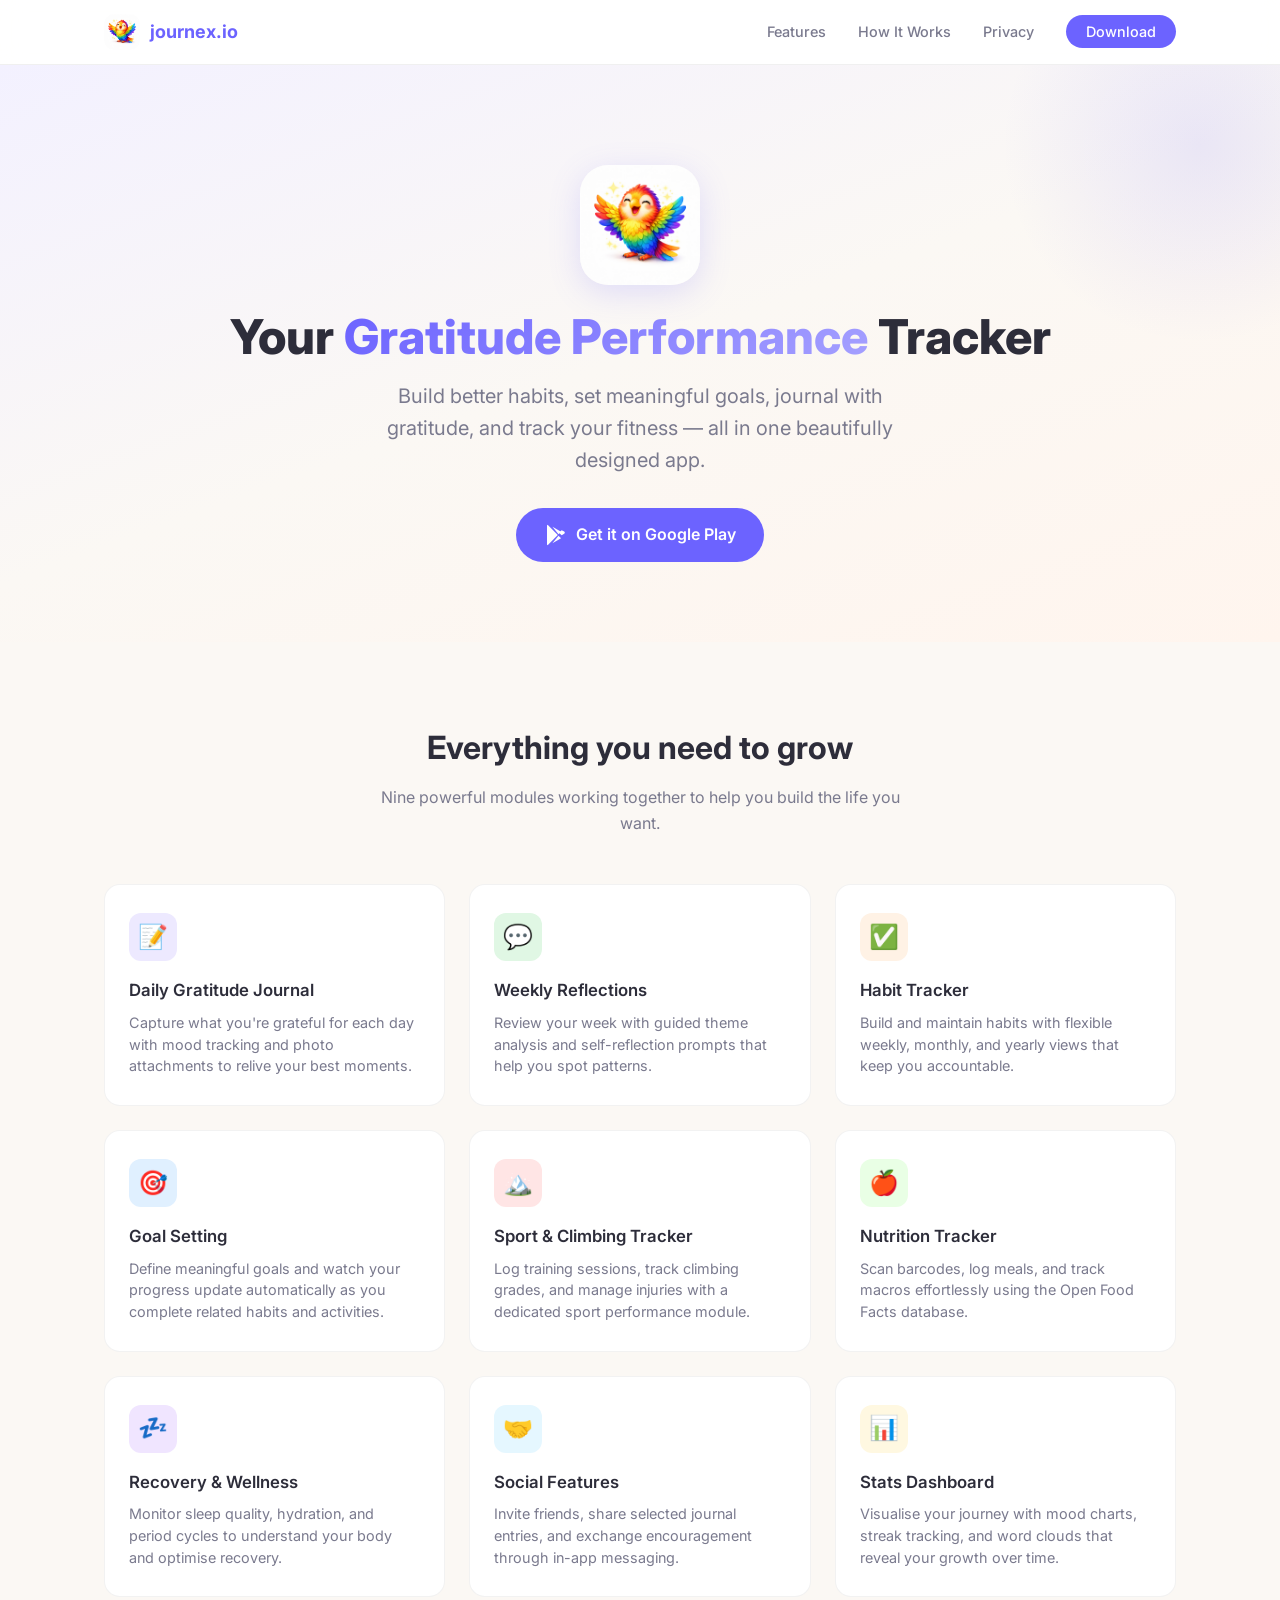
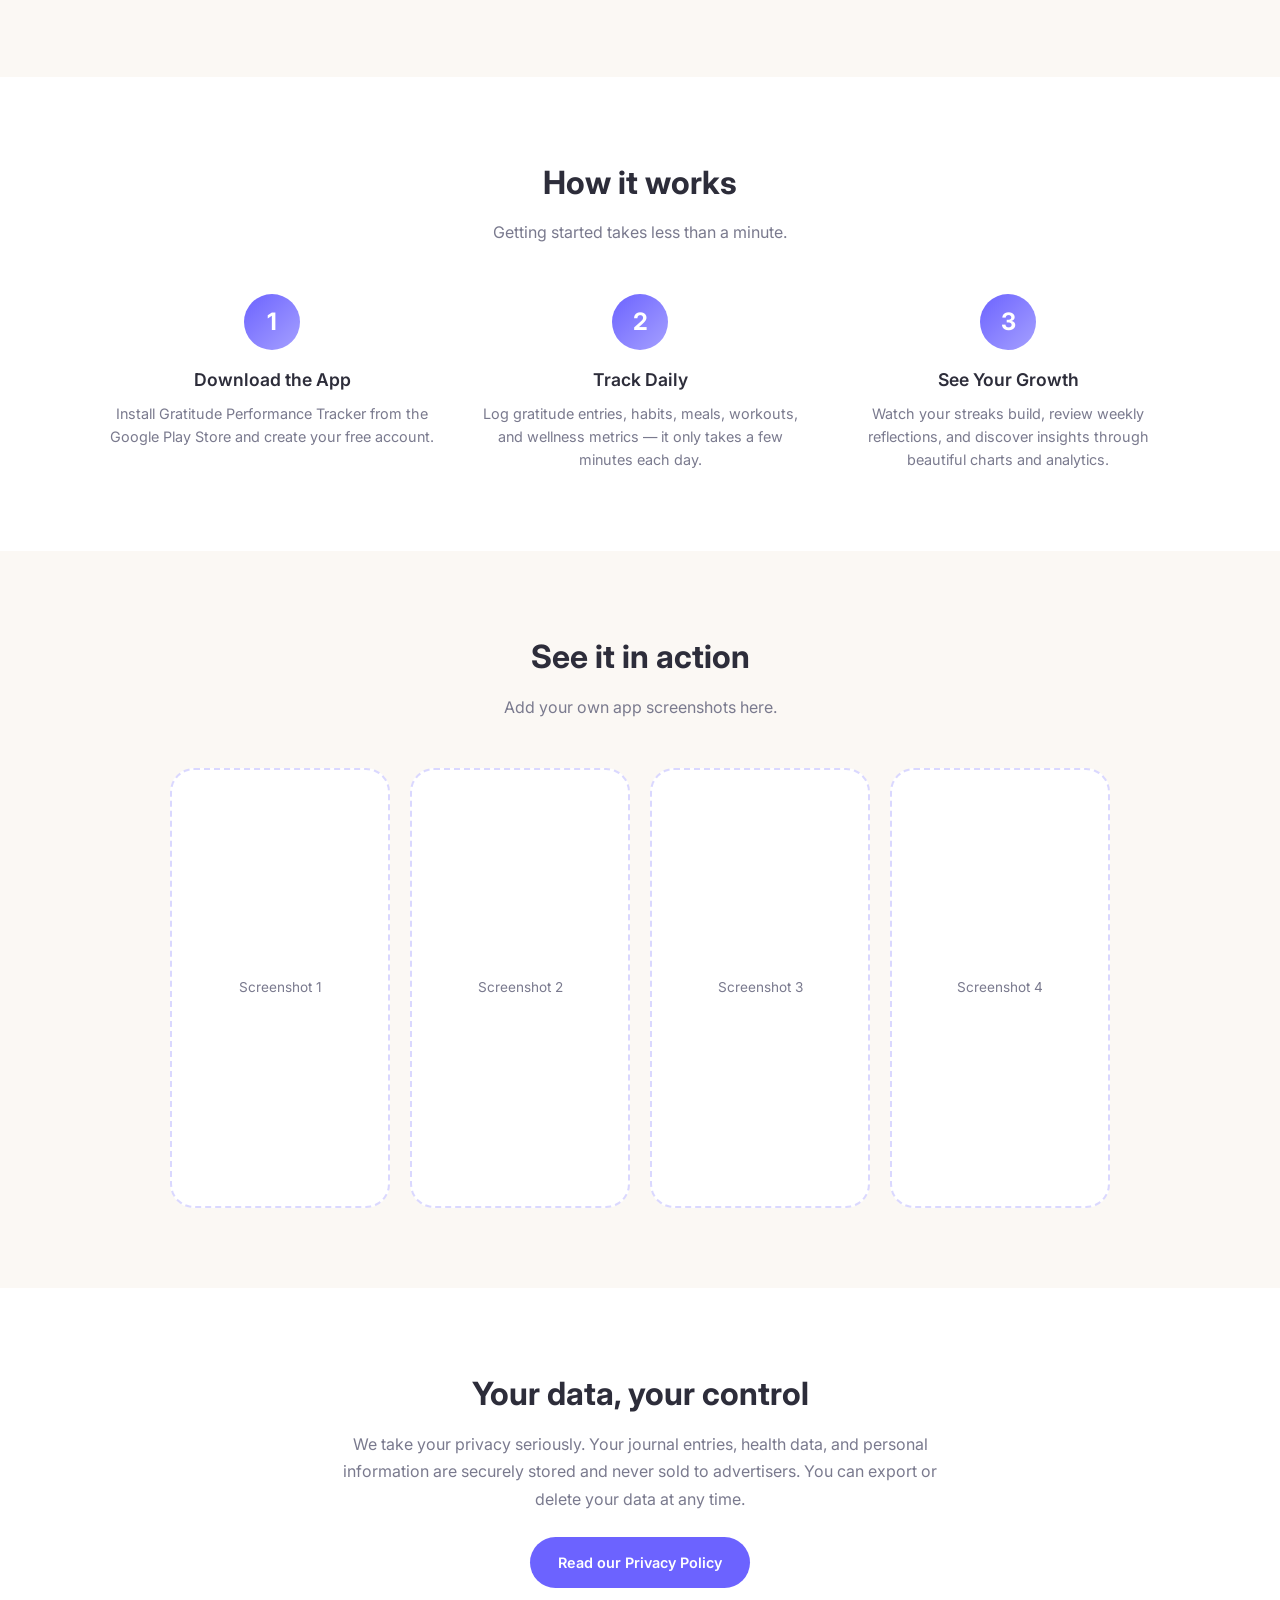
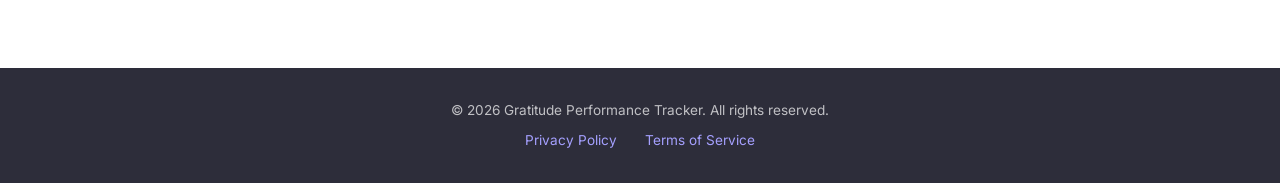
==== index.html @ fcbe6efa "Update nav brand to journex.io Co-Authored-By: Claude Opus 4.6 (1M context) <noreply@anthropic.com>" ====
<!DOCTYPE html>
<html lang="en">
<head>
  <meta charset="UTF-8">
  <meta name="viewport" content="width=device-width, initial-scale=1.0">
  <title>Gratitude Performance Tracker — Track habits, goals &amp; growth</title>
  <meta name="description" content="Build better habits, track your goals, journal with gratitude, and monitor your fitness — all in one beautiful app.">
  <link rel="preconnect" href="https://fonts.googleapis.com">
  <link rel="preconnect" href="https://fonts.gstatic.com" crossorigin>
  <link href="https://fonts.googleapis.com/css2?family=Inter:wght@400;500;600;700;800&display=swap" rel="stylesheet">
  <link rel="stylesheet" href="style.css">
</head>
<body>

<!-- ===== Nav ===== -->
<nav class="nav">
  <div class="container">
    <a href="#" class="nav-brand"><img src="logo.png" alt="Gratitude Performance Tracker logo" class="nav-logo">journex.io</a>
    <button class="nav-toggle" aria-label="Toggle menu" onclick="document.querySelector('.nav-links').classList.toggle('open')">
      <span></span><span></span><span></span>
    </button>
    <ul class="nav-links">
      <li><a href="#features">Features</a></li>
      <li><a href="#how-it-works">How It Works</a></li>
      <li><a href="#privacy">Privacy</a></li>
      <li><a href="#download" class="nav-cta">Download</a></li>
    </ul>
  </div>
</nav>

<!-- ===== Hero ===== -->
<header class="hero" id="download">
  <div class="container">
    <img src="logo.png" alt="Gratitude Performance Tracker" class="hero-logo">
    <h1>Your <span>Gratitude Performance</span> Tracker</h1>
    <p class="hero-tagline">Build better habits, set meaningful goals, journal with gratitude, and track your fitness — all in one beautifully designed app.</p>
    <div class="hero-actions">
      <a href="#" class="btn-primary" aria-label="Get it on Google Play">
        <svg width="24" height="24" viewBox="0 0 24 24" fill="none"><path d="M3.609 1.814 13.793 12 3.61 22.186a.996.996 0 0 1-.61-.92V2.734c0-.384.22-.72.609-.92Z" fill="#fff"/><path d="m14.5 12.707 2.55 2.55-8.6 4.88 6.05-7.43Z" fill="#fff"/><path d="m17.05 8.743-2.55 2.55L8.45 3.863l8.6 4.88Z" fill="#fff"/><path d="m20.16 10.78-2.47 1.4-2.84-2.48 2.84-2.48 2.47 1.4c.88.5.88 1.66 0 2.16Z" fill="#fff"/></svg>
        Get it on Google Play
      </a>
    </div>
  </div>
</header>

<!-- ===== Features ===== -->
<section id="features">
  <div class="container">
    <h2 class="section-title">Everything you need to grow</h2>
    <p class="section-subtitle">Nine powerful modules working together to help you build the life you want.</p>

    <div class="features-grid">
      <div class="feature-card">
        <div class="feature-icon icon-gratitude">&#x1F4DD;</div>
        <h3>Daily Gratitude Journal</h3>
        <p>Capture what you're grateful for each day with mood tracking and photo attachments to relive your best moments.</p>
      </div>

      <div class="feature-card">
        <div class="feature-icon icon-reflect">&#x1F4AC;</div>
        <h3>Weekly Reflections</h3>
        <p>Review your week with guided theme analysis and self-reflection prompts that help you spot patterns.</p>
      </div>

      <div class="feature-card">
        <div class="feature-icon icon-habit">&#x2705;</div>
        <h3>Habit Tracker</h3>
        <p>Build and maintain habits with flexible weekly, monthly, and yearly views that keep you accountable.</p>
      </div>

      <div class="feature-card">
        <div class="feature-icon icon-goal">&#x1F3AF;</div>
        <h3>Goal Setting</h3>
        <p>Define meaningful goals and watch your progress update automatically as you complete related habits and activities.</p>
      </div>

      <div class="feature-card">
        <div class="feature-icon icon-sport">&#x1F3D4;&#xFE0F;</div>
        <h3>Sport &amp; Climbing Tracker</h3>
        <p>Log training sessions, track climbing grades, and manage injuries with a dedicated sport performance module.</p>
      </div>

      <div class="feature-card">
        <div class="feature-icon icon-nutrition">&#x1F34E;</div>
        <h3>Nutrition Tracker</h3>
        <p>Scan barcodes, log meals, and track macros effortlessly using the Open Food Facts database.</p>
      </div>

      <div class="feature-card">
        <div class="feature-icon icon-recovery">&#x1F4A4;</div>
        <h3>Recovery &amp; Wellness</h3>
        <p>Monitor sleep quality, hydration, and period cycles to understand your body and optimise recovery.</p>
      </div>

      <div class="feature-card">
        <div class="feature-icon icon-social">&#x1F91D;</div>
        <h3>Social Features</h3>
        <p>Invite friends, share selected journal entries, and exchange encouragement through in-app messaging.</p>
      </div>

      <div class="feature-card">
        <div class="feature-icon icon-stats">&#x1F4CA;</div>
        <h3>Stats Dashboard</h3>
        <p>Visualise your journey with mood charts, streak tracking, and word clouds that reveal your growth over time.</p>
      </div>
    </div>
  </div>
</section>

<!-- ===== How It Works ===== -->
<section id="how-it-works" style="background:#fff;">
  <div class="container">
    <h2 class="section-title">How it works</h2>
    <p class="section-subtitle">Getting started takes less than a minute.</p>

    <div class="steps">
      <div class="step">
        <div class="step-number">1</div>
        <h3>Download the App</h3>
        <p>Install Gratitude Performance Tracker from the Google Play Store and create your free account.</p>
      </div>
      <div class="step">
        <div class="step-number">2</div>
        <h3>Track Daily</h3>
        <p>Log gratitude entries, habits, meals, workouts, and wellness metrics — it only takes a few minutes each day.</p>
      </div>
      <div class="step">
        <div class="step-number">3</div>
        <h3>See Your Growth</h3>
        <p>Watch your streaks build, review weekly reflections, and discover insights through beautiful charts and analytics.</p>
      </div>
    </div>
  </div>
</section>

<!-- ===== Screenshots ===== -->
<section id="screenshots">
  <div class="container">
    <h2 class="section-title">See it in action</h2>
    <p class="section-subtitle">Add your own app screenshots here.</p>

    <div class="screenshots-row">
      <div class="screenshot-slot">Screenshot 1</div>
      <div class="screenshot-slot">Screenshot 2</div>
      <div class="screenshot-slot">Screenshot 3</div>
      <div class="screenshot-slot">Screenshot 4</div>
    </div>
  </div>
</section>

<!-- ===== Privacy Summary ===== -->
<section id="privacy" style="background:#fff;">
  <div class="container">
    <div class="privacy-summary">
      <h2 class="section-title">Your data, your control</h2>
      <p>We take your privacy seriously. Your journal entries, health data, and personal information are securely stored and never sold to advertisers. You can export or delete your data at any time.</p>
      <a href="privacy-policy.html" class="btn-primary">Read our Privacy Policy</a>
    </div>
  </div>
</section>

<!-- ===== Footer ===== -->
<footer class="footer">
  <div class="container">
    <p>&copy; 2026 Gratitude Performance Tracker. All rights reserved.</p>
    <div class="footer-links">
      <a href="privacy-policy.html">Privacy Policy</a>
      <a href="terms-of-service.html">Terms of Service</a>
    </div>
  </div>
</footer>

</body>
</html>
---- style.css ----
/* ===== Design Tokens ===== */
:root {
  --primary: #6C63FF;
  --primary-light: #A5A0FF;
  --primary-dark: #4A42D4;
  --bg: #FBF8F4;
  --surface: #FFFFFF;
  --text: #2D2D3A;
  --text-secondary: #7A7A8E;
  --success: #6BCB77;
  --streak: #FF8C42;
  --radius-card: 16px;
  --radius-pill: 9999px;
  --font: 'Inter', -apple-system, BlinkMacSystemFont, 'Segoe UI', Roboto, Oxygen, Ubuntu, sans-serif;
}

/* ===== Reset & Base ===== */
*, *::before, *::after { box-sizing: border-box; margin: 0; padding: 0; }

html { scroll-behavior: smooth; }

body {
  font-family: var(--font);
  color: var(--text);
  background: var(--bg);
  line-height: 1.6;
  -webkit-font-smoothing: antialiased;
}

a { color: inherit; text-decoration: none; }
img { max-width: 100%; display: block; }

.container {
  max-width: 1120px;
  margin: 0 auto;
  padding: 0 24px;
}

/* ===== Nav ===== */
.nav {
  position: sticky;
  top: 0;
  z-index: 100;
  background: rgba(255, 255, 255, 0.92);
  backdrop-filter: blur(12px);
  border-bottom: 1px solid rgba(0, 0, 0, 0.06);
}

.nav .container {
  display: flex;
  align-items: center;
  justify-content: space-between;
  height: 64px;
}

.nav-brand {
  display: flex;
  align-items: center;
  gap: 10px;
  font-weight: 700;
  font-size: 1.125rem;
  color: var(--primary);
}

.nav-logo {
  width: 36px;
  height: 36px;
  border-radius: 10px;
}

.nav-links {
  display: flex;
  align-items: center;
  gap: 32px;
  list-style: none;
}

.nav-links a {
  font-size: 0.9rem;
  font-weight: 500;
  color: var(--text-secondary);
  transition: color 0.2s;
}

.nav-links a:hover { color: var(--primary); }

.nav-cta {
  background: var(--primary);
  color: #fff !important;
  padding: 8px 20px;
  border-radius: var(--radius-pill);
  font-weight: 600;
  font-size: 0.9rem;
  transition: background 0.2s;
}

.nav-cta:hover { background: var(--primary-dark); }

.nav-toggle {
  display: none;
  background: none;
  border: none;
  cursor: pointer;
  padding: 4px;
}

.nav-toggle span {
  display: block;
  width: 24px;
  height: 2px;
  background: var(--text);
  margin: 6px 0;
  border-radius: 2px;
  transition: transform 0.3s, opacity 0.3s;
}

/* ===== Hero ===== */
.hero {
  position: relative;
  overflow: hidden;
  padding: 100px 0 80px;
  text-align: center;
  background: linear-gradient(160deg, #f3f1ff 0%, var(--bg) 50%, #fff5ee 100%);
}

.hero::before {
  content: '';
  position: absolute;
  top: -120px;
  right: -120px;
  width: 400px;
  height: 400px;
  border-radius: 50%;
  background: radial-gradient(circle, rgba(108, 99, 255, 0.12) 0%, transparent 70%);
  pointer-events: none;
}

.hero-logo {
  width: 120px;
  height: 120px;
  border-radius: 28px;
  margin: 0 auto 24px;
  box-shadow: 0 8px 32px rgba(108, 99, 255, 0.18);
}

.hero h1 {
  font-size: 3rem;
  font-weight: 800;
  line-height: 1.15;
  margin-bottom: 16px;
  color: var(--text);
}

.hero h1 span {
  background: linear-gradient(135deg, var(--primary), var(--primary-light));
  -webkit-background-clip: text;
  -webkit-text-fill-color: transparent;
  background-clip: text;
}

.hero-tagline {
  font-size: 1.25rem;
  color: var(--text-secondary);
  max-width: 560px;
  margin: 0 auto 32px;
}

.hero-actions {
  display: flex;
  justify-content: center;
  gap: 16px;
  flex-wrap: wrap;
}

.btn-primary {
  display: inline-flex;
  align-items: center;
  gap: 8px;
  background: var(--primary);
  color: #fff;
  padding: 14px 28px;
  border-radius: var(--radius-pill);
  font-weight: 600;
  font-size: 1rem;
  transition: background 0.2s, transform 0.15s;
  border: none;
  cursor: pointer;
}

.btn-primary:hover { background: var(--primary-dark); transform: translateY(-1px); }

.google-play-badge { height: 52px; }

/* ===== Section Shared ===== */
section { padding: 80px 0; }

.section-title {
  text-align: center;
  font-size: 2rem;
  font-weight: 700;
  margin-bottom: 12px;
}

.section-subtitle {
  text-align: center;
  color: var(--text-secondary);
  max-width: 520px;
  margin: 0 auto 48px;
}

/* ===== Features Grid ===== */
.features-grid {
  display: grid;
  grid-template-columns: repeat(3, 1fr);
  gap: 24px;
}

.feature-card {
  background: var(--surface);
  border-radius: var(--radius-card);
  padding: 28px 24px;
  border: 1px solid rgba(0, 0, 0, 0.05);
  transition: transform 0.2s, box-shadow 0.2s;
}

.feature-card:hover {
  transform: translateY(-4px);
  box-shadow: 0 12px 32px rgba(108, 99, 255, 0.1);
}

.feature-icon {
  width: 48px;
  height: 48px;
  border-radius: 12px;
  display: flex;
  align-items: center;
  justify-content: center;
  font-size: 1.5rem;
  margin-bottom: 16px;
}

.feature-card h3 {
  font-size: 1.05rem;
  font-weight: 600;
  margin-bottom: 8px;
}

.feature-card p {
  font-size: 0.9rem;
  color: var(--text-secondary);
  line-height: 1.5;
}

/* Feature icon colours */
.icon-gratitude  { background: #ede9ff; color: var(--primary); }
.icon-reflect    { background: #e0f7e4; color: var(--success); }
.icon-habit      { background: #fff2e5; color: var(--streak); }
.icon-goal       { background: #e0f0ff; color: #4a90d9; }
.icon-sport      { background: #ffe5e5; color: #e05555; }
.icon-nutrition  { background: #e9ffe5; color: #4caf50; }
.icon-recovery   { background: #f0e5ff; color: #9b59b6; }
.icon-social     { background: #e5f7ff; color: #00bcd4; }
.icon-stats      { background: #fff8e1; color: #ff9800; }

/* ===== How It Works ===== */
.steps {
  display: grid;
  grid-template-columns: repeat(3, 1fr);
  gap: 32px;
  text-align: center;
}

.step-number {
  width: 56px;
  height: 56px;
  border-radius: 50%;
  background: linear-gradient(135deg, var(--primary), var(--primary-light));
  color: #fff;
  font-size: 1.5rem;
  font-weight: 700;
  display: flex;
  align-items: center;
  justify-content: center;
  margin: 0 auto 16px;
}

.step h3 {
  font-size: 1.1rem;
  font-weight: 600;
  margin-bottom: 8px;
}

.step p {
  font-size: 0.9rem;
  color: var(--text-secondary);
}

/* ===== Screenshots ===== */
.screenshots-row {
  display: flex;
  gap: 20px;
  justify-content: center;
  flex-wrap: wrap;
}

.screenshot-slot {
  width: 220px;
  height: 440px;
  background: var(--surface);
  border: 2px dashed rgba(108, 99, 255, 0.25);
  border-radius: 24px;
  display: flex;
  align-items: center;
  justify-content: center;
  color: var(--text-secondary);
  font-size: 0.85rem;
}

/* ===== Privacy Summary ===== */
.privacy-summary {
  text-align: center;
  max-width: 640px;
  margin: 0 auto;
}

.privacy-summary p {
  color: var(--text-secondary);
  margin-bottom: 24px;
  line-height: 1.7;
}

.privacy-summary .btn-primary { font-size: 0.9rem; }

/* ===== Footer ===== */
.footer {
  background: var(--text);
  color: rgba(255, 255, 255, 0.7);
  padding: 32px 0;
  text-align: center;
  font-size: 0.85rem;
}

.footer a { color: var(--primary-light); }
.footer a:hover { text-decoration: underline; }
.footer-links { margin-top: 8px; }
.footer-links a { margin: 0 12px; }

/* ===== Privacy Policy Page ===== */
.policy-page { padding: 100px 0 60px; }

.policy-page h1 {
  font-size: 2rem;
  font-weight: 700;
  margin-bottom: 8px;
}

.policy-date {
  color: var(--text-secondary);
  font-size: 0.9rem;
  margin-bottom: 36px;
}

.policy-page h2 {
  font-size: 1.25rem;
  font-weight: 600;
  margin: 32px 0 12px;
  color: var(--primary-dark);
}

.policy-page p,
.policy-page li {
  color: var(--text-secondary);
  line-height: 1.7;
  margin-bottom: 12px;
}

.policy-page ul {
  padding-left: 24px;
  margin-bottom: 12px;
}

.policy-back {
  display: inline-flex;
  align-items: center;
  gap: 6px;
  color: var(--primary);
  font-weight: 500;
  margin-bottom: 32px;
}

.policy-back:hover { text-decoration: underline; }

/* ===== Responsive ===== */
@media (max-width: 900px) {
  .features-grid { grid-template-columns: repeat(2, 1fr); }
}

@media (max-width: 680px) {
  .nav-links {
    display: none;
    flex-direction: column;
    position: absolute;
    top: 64px;
    left: 0;
    right: 0;
    background: var(--surface);
    padding: 24px;
    gap: 20px;
    border-bottom: 1px solid rgba(0,0,0,0.06);
    box-shadow: 0 8px 24px rgba(0,0,0,0.08);
  }

  .nav-links.open { display: flex; }

  .nav-toggle { display: block; }

  .hero h1 { font-size: 2rem; }
  .hero-tagline { font-size: 1.05rem; }

  .features-grid { grid-template-columns: 1fr; }
  .steps { grid-template-columns: 1fr; gap: 40px; }

  .screenshot-slot { width: 180px; height: 360px; }
}
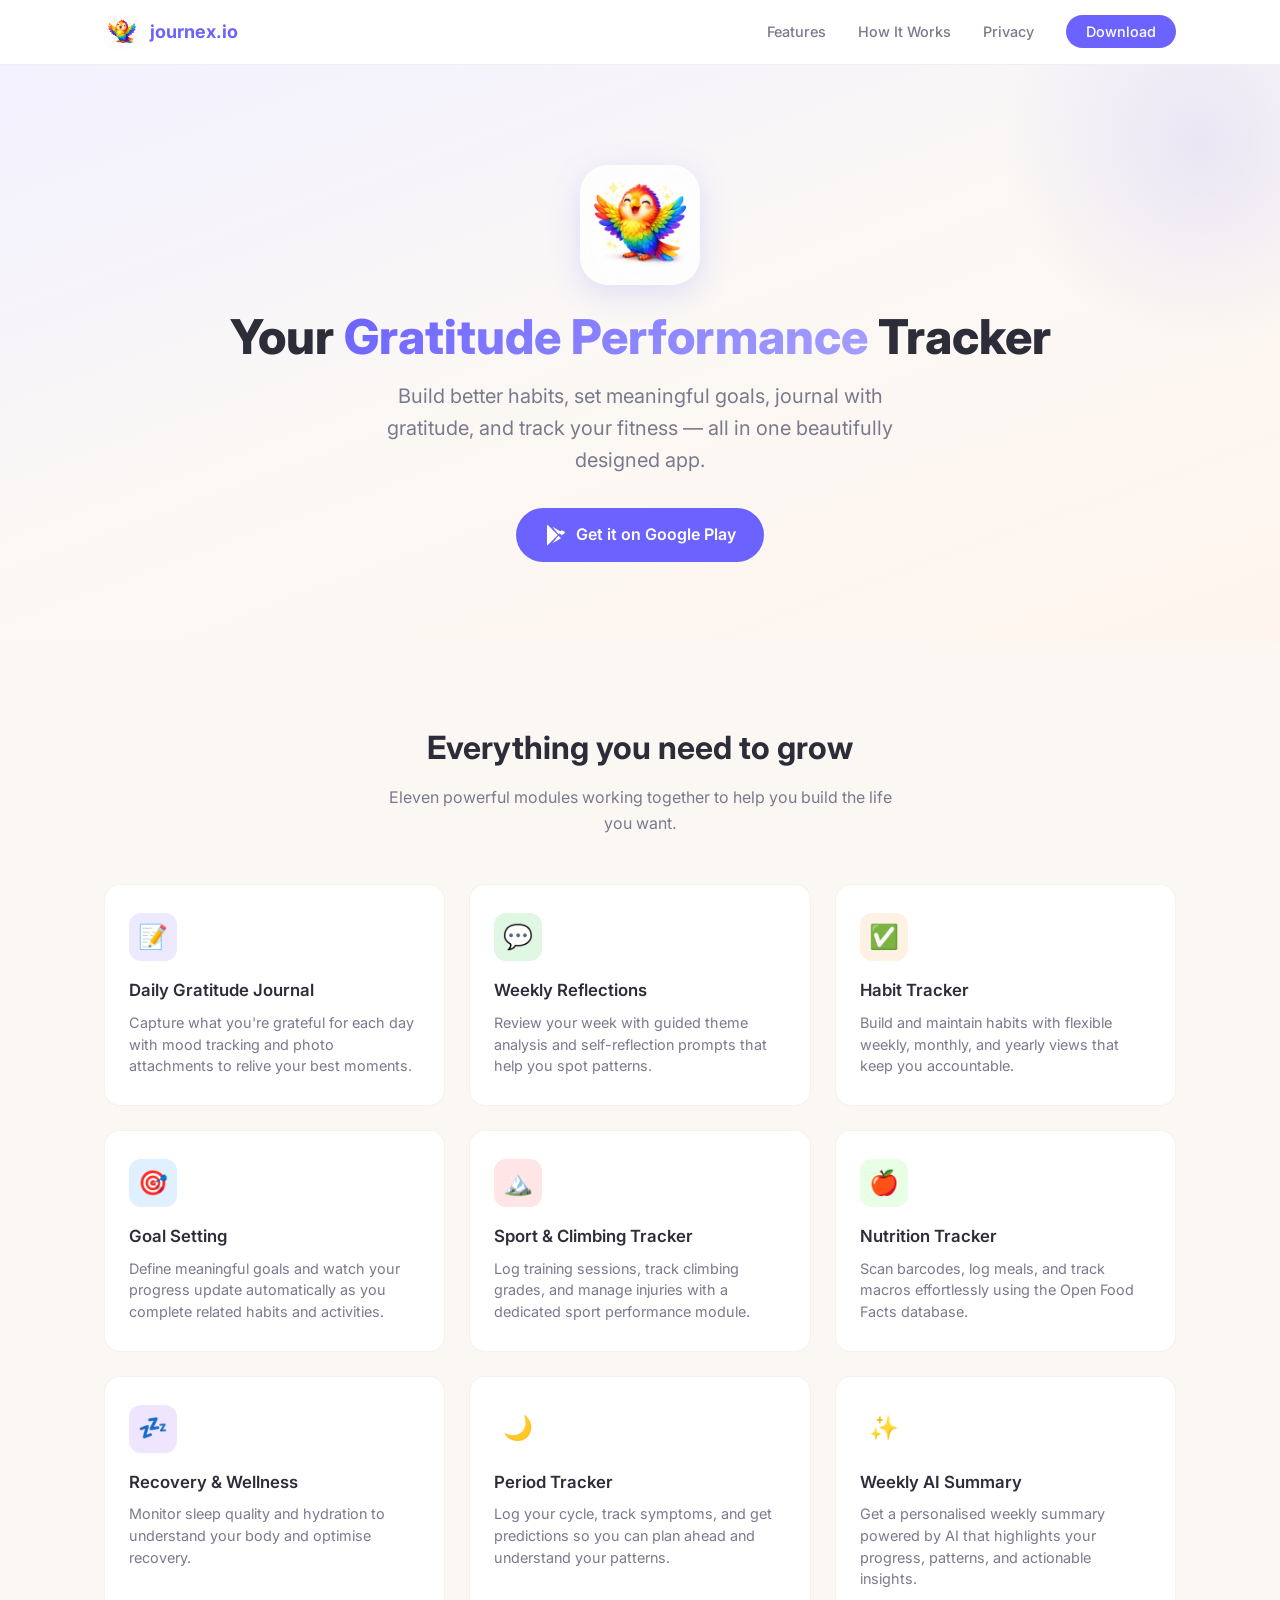
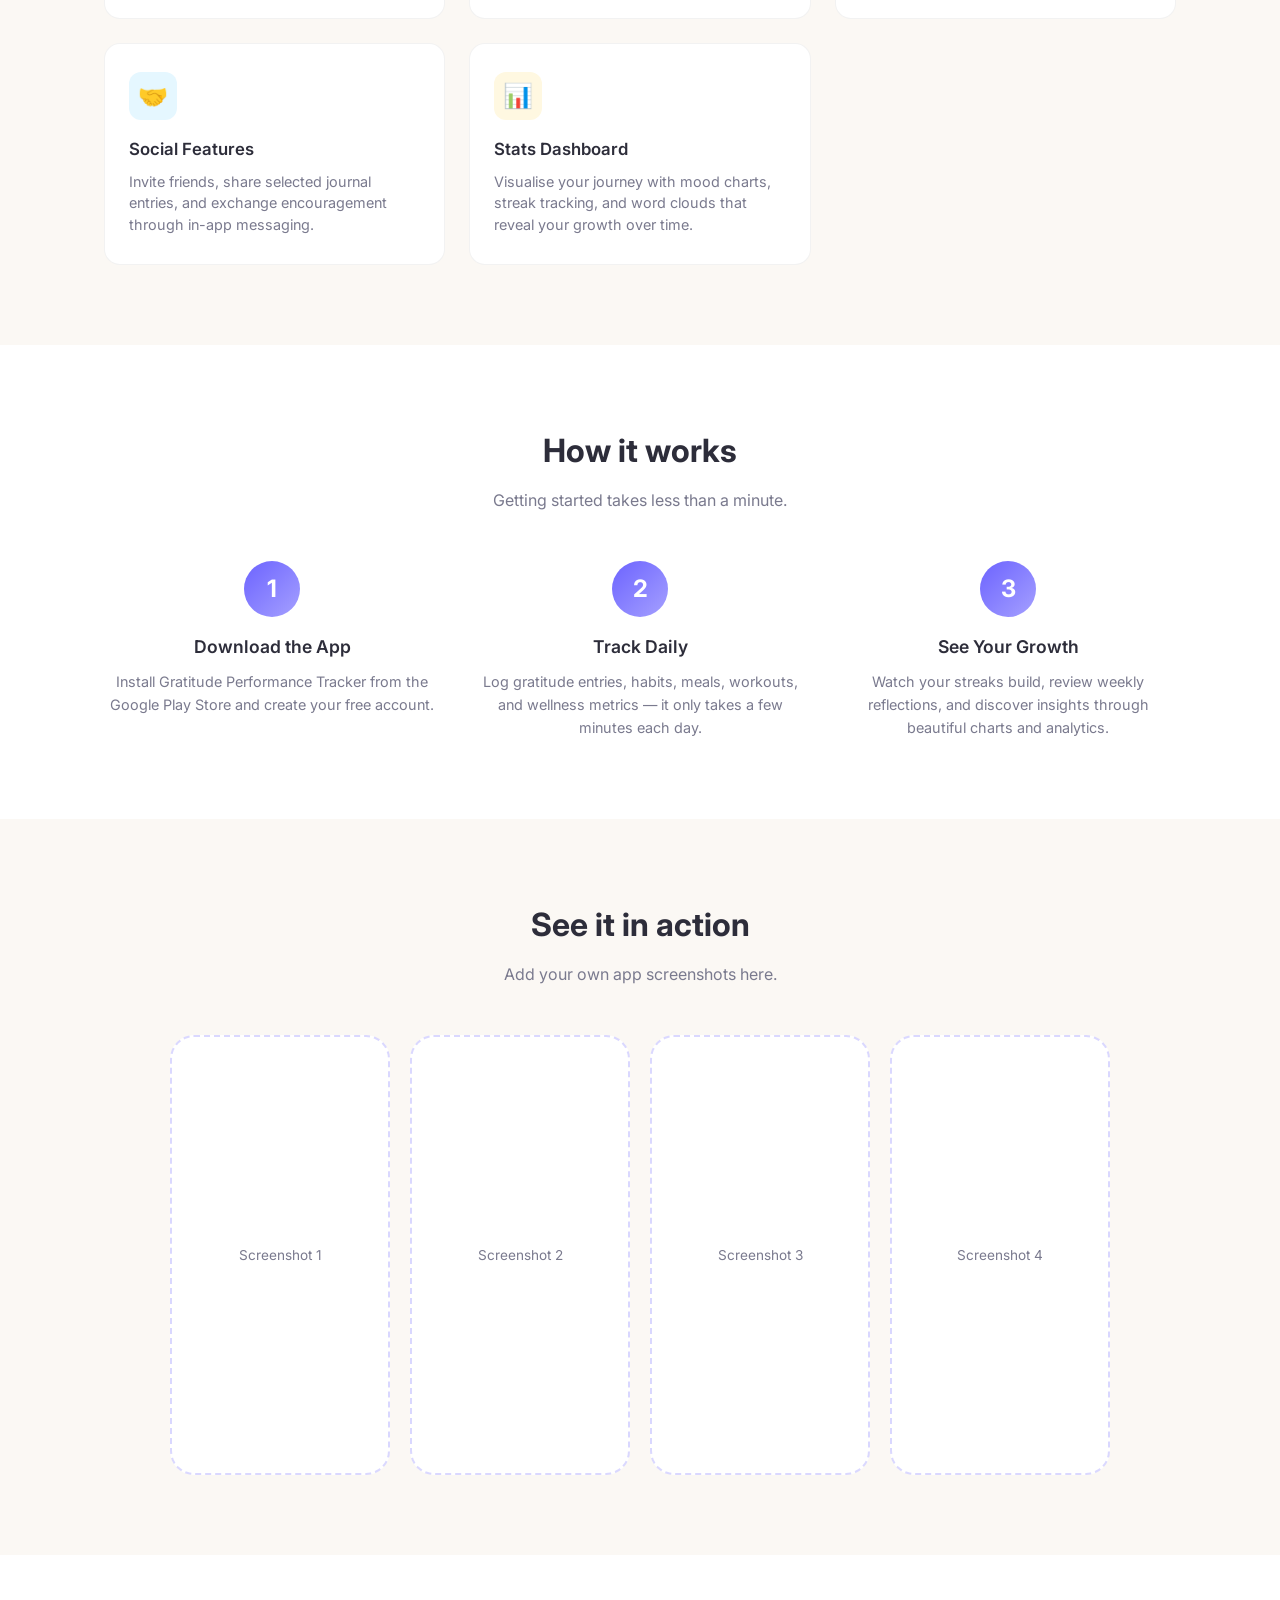
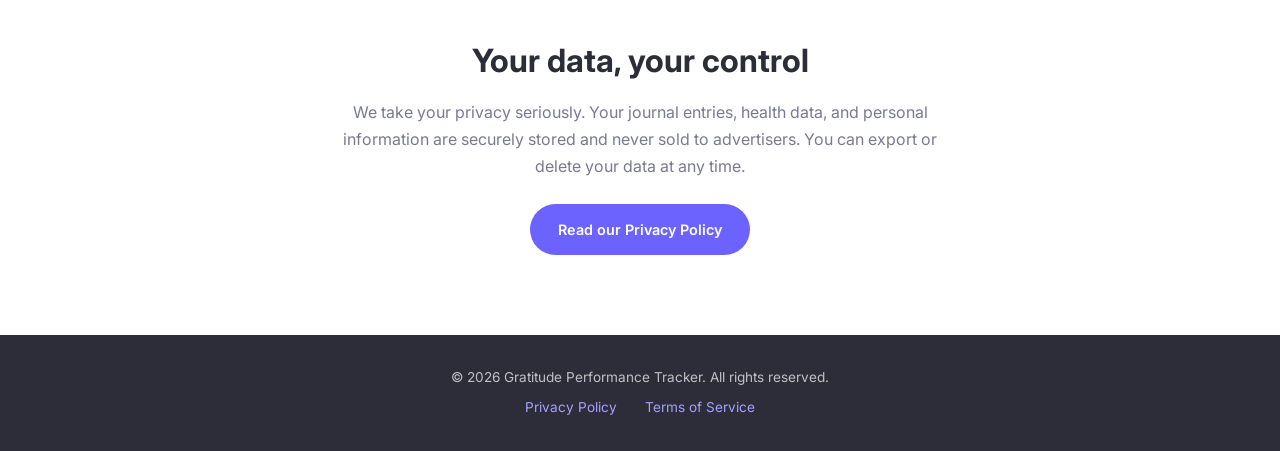
==== commit 52dbaf7a: "Add Period Tracker and Weekly AI Summary features, update module count Co-Authored-By: Claude Opus 4" ====
--- a/index.html
+++ b/index.html
@@ -47,7 +47,7 @@
 <section id="features">
   <div class="container">
     <h2 class="section-title">Everything you need to grow</h2>
-    <p class="section-subtitle">Nine powerful modules working together to help you build the life you want.</p>
+    <p class="section-subtitle">Eleven powerful modules working together to help you build the life you want.</p>
 
     <div class="features-grid">
       <div class="feature-card">
@@ -89,7 +89,19 @@
       <div class="feature-card">
         <div class="feature-icon icon-recovery">&#x1F4A4;</div>
         <h3>Recovery &amp; Wellness</h3>
-        <p>Monitor sleep quality, hydration, and period cycles to understand your body and optimise recovery.</p>
+        <p>Monitor sleep quality and hydration to understand your body and optimise recovery.</p>
+      </div>
+
+      <div class="feature-card">
+        <div class="feature-icon icon-period">&#x1F319;</div>
+        <h3>Period Tracker</h3>
+        <p>Log your cycle, track symptoms, and get predictions so you can plan ahead and understand your patterns.</p>
+      </div>
+
+      <div class="feature-card">
+        <div class="feature-icon icon-ai">&#x2728;</div>
+        <h3>Weekly AI Summary</h3>
+        <p>Get a personalised weekly summary powered by AI that highlights your progress, patterns, and actionable insights.</p>
       </div>
 
       <div class="feature-card">
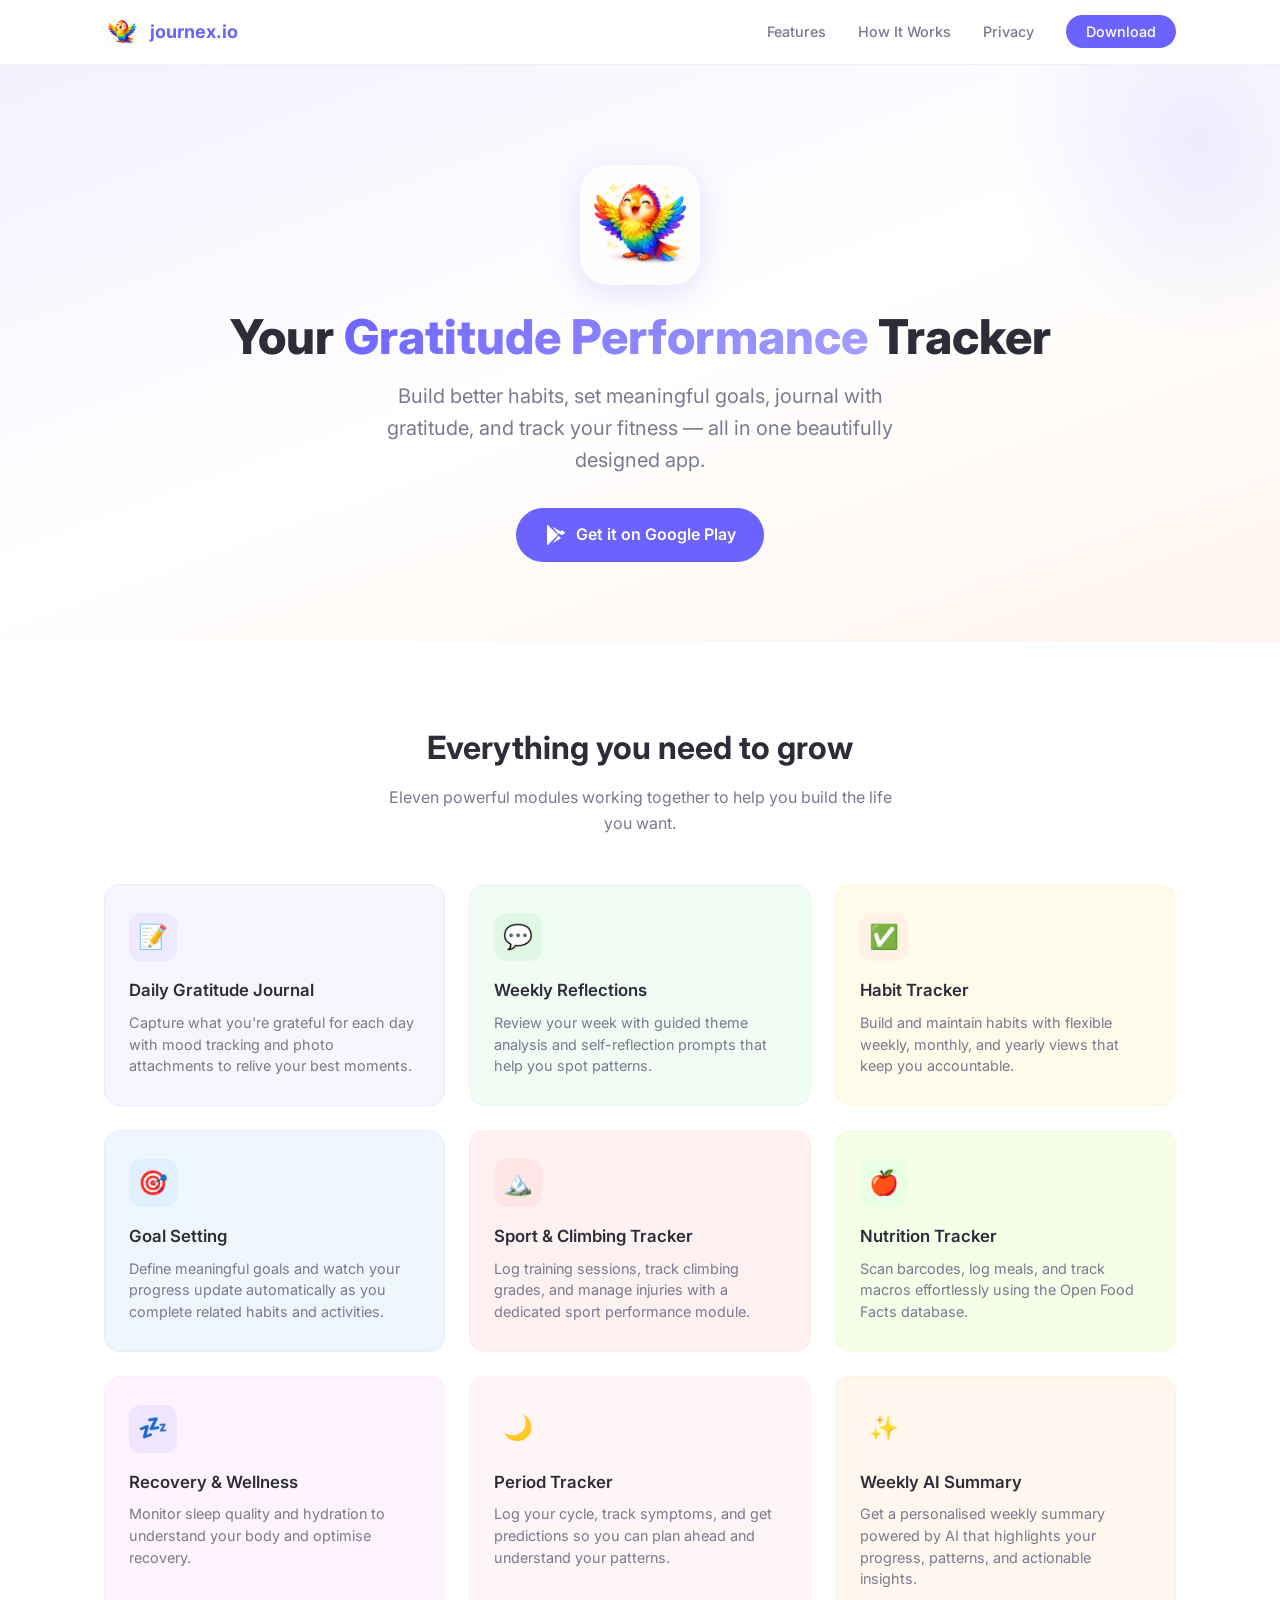
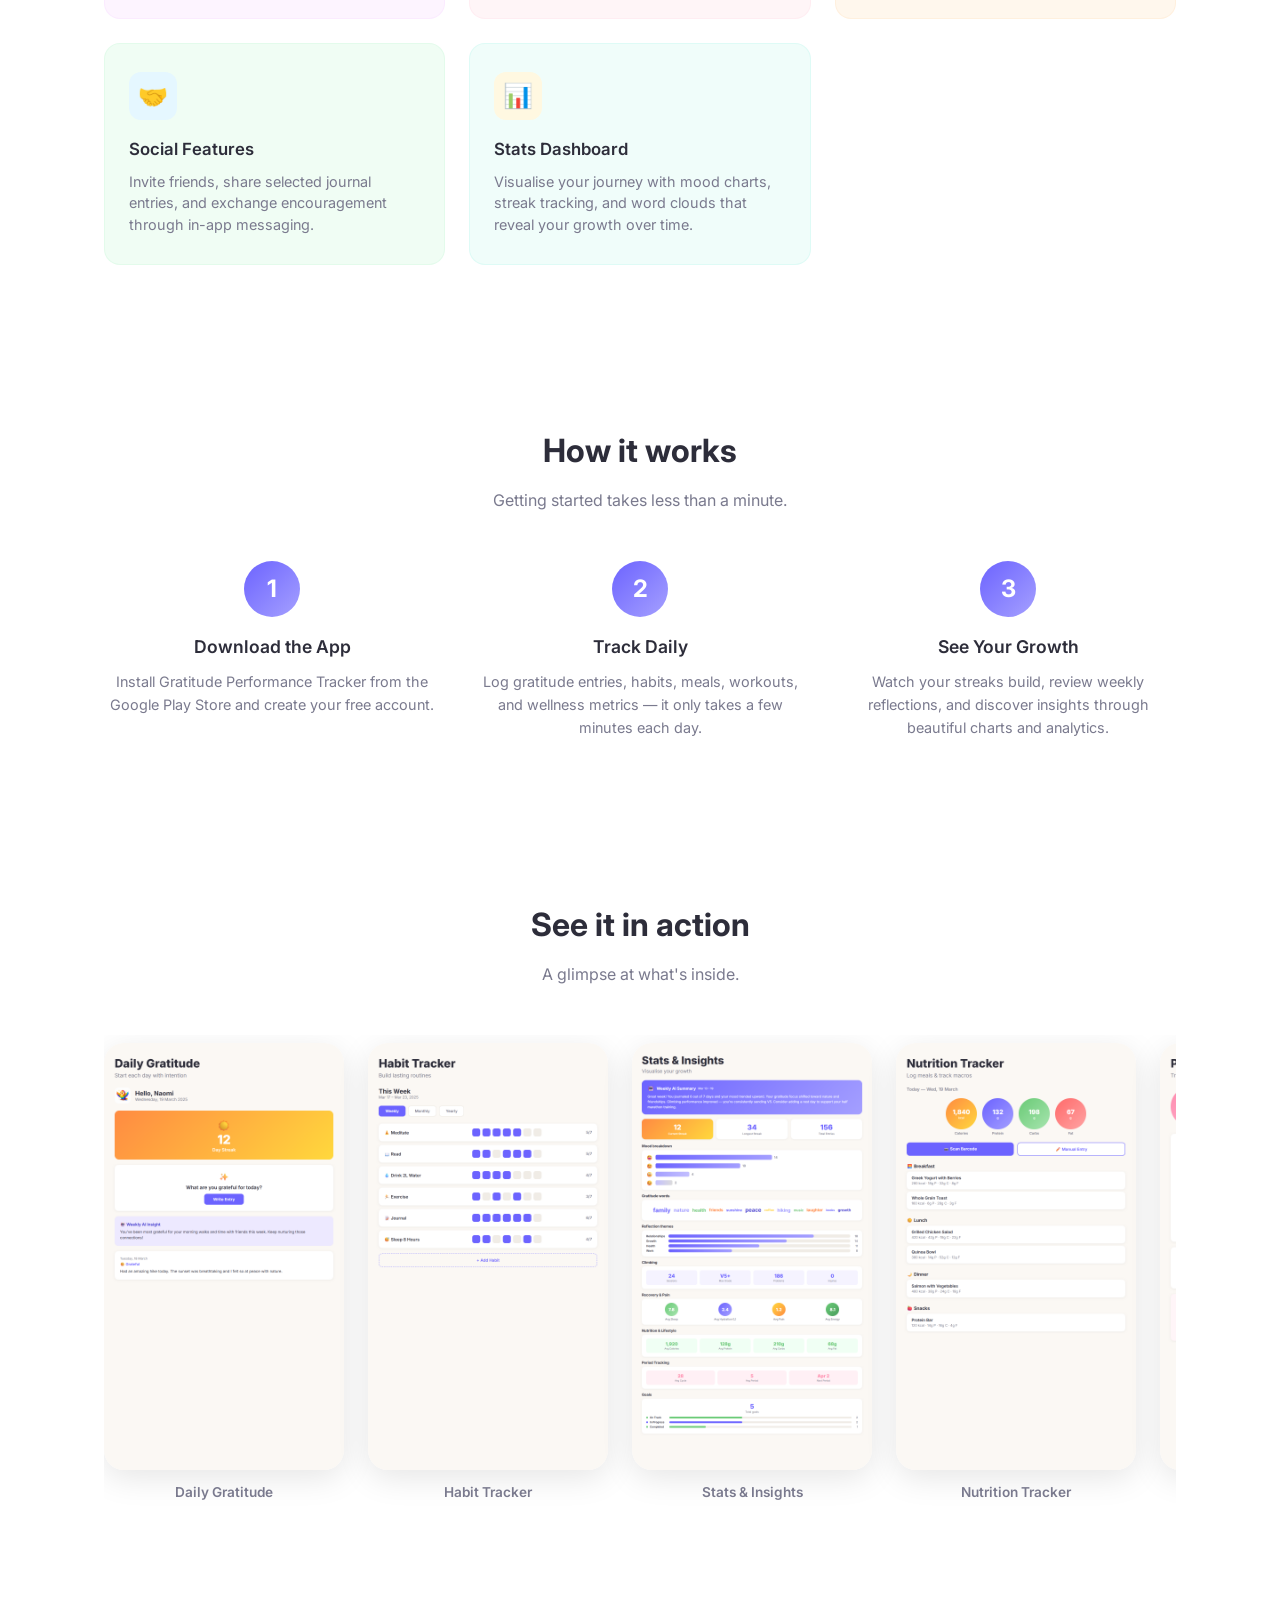
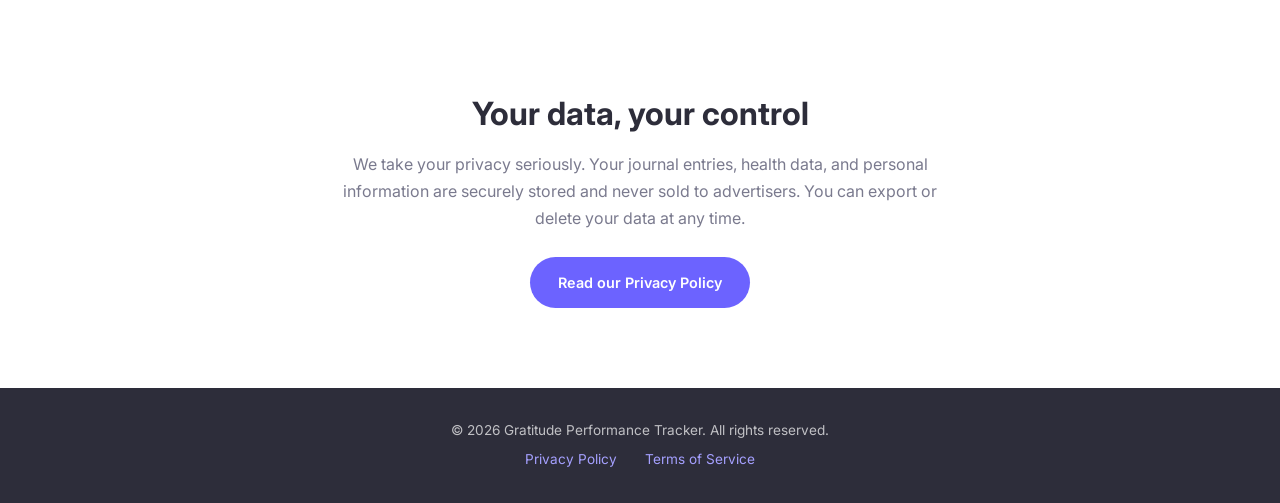
==== commit e63c228d: "Add app screenshots to website Replace placeholder screenshot slots with 6 actual app screenshots (h" ====
--- a/index.html
+++ b/index.html
@@ -149,13 +149,33 @@
 <section id="screenshots">
   <div class="container">
     <h2 class="section-title">See it in action</h2>
-    <p class="section-subtitle">Add your own app screenshots here.</p>
+    <p class="section-subtitle">A glimpse at what's inside.</p>
 
     <div class="screenshots-row">
-      <div class="screenshot-slot">Screenshot 1</div>
-      <div class="screenshot-slot">Screenshot 2</div>
-      <div class="screenshot-slot">Screenshot 3</div>
-      <div class="screenshot-slot">Screenshot 4</div>
+      <div class="screenshot-item">
+        <img src="screenshot-1-home.png" alt="Daily Gratitude home screen with streak tracking and AI insights" loading="lazy">
+        <span class="screenshot-label">Daily Gratitude</span>
+      </div>
+      <div class="screenshot-item">
+        <img src="screenshot-2-habits.png" alt="Habit tracker with weekly progress view" loading="lazy">
+        <span class="screenshot-label">Habit Tracker</span>
+      </div>
+      <div class="screenshot-item">
+        <img src="screenshot-4-stats.png" alt="Stats and insights dashboard with mood breakdown and word cloud" loading="lazy">
+        <span class="screenshot-label">Stats & Insights</span>
+      </div>
+      <div class="screenshot-item">
+        <img src="screenshot-5-nutrition.png" alt="Nutrition tracker with macro tracking and meal logging" loading="lazy">
+        <span class="screenshot-label">Nutrition Tracker</span>
+      </div>
+      <div class="screenshot-item">
+        <img src="screenshot-6-period.png" alt="Period tracker with cycle calendar and predictions" loading="lazy">
+        <span class="screenshot-label">Period Tracker</span>
+      </div>
+      <div class="screenshot-item">
+        <img src="screenshot-7-sport.png" alt="Climbing tracker with session logs, recovery and injury tracking" loading="lazy">
+        <span class="screenshot-label">Climbing Tracker</span>
+      </div>
     </div>
   </div>
 </section>
--- a/style.css
+++ b/style.css
@@ -3,7 +3,7 @@
   --primary: #6C63FF;
   --primary-light: #A5A0FF;
   --primary-dark: #4A42D4;
-  --bg: #FBF8F4;
+  --bg: #FFFFFF;
   --surface: #FFFFFF;
   --text: #2D2D3A;
   --text-secondary: #7A7A8E;
@@ -219,7 +219,7 @@
   background: var(--surface);
   border-radius: var(--radius-card);
   padding: 28px 24px;
-  border: 1px solid rgba(0, 0, 0, 0.05);
+  border: 1px solid rgba(0, 0, 0, 0.08);
   transition: transform 0.2s, box-shadow 0.2s;
 }
 
@@ -250,6 +250,19 @@
   color: var(--text-secondary);
   line-height: 1.5;
 }
+
+/* Feature card colours */
+.feature-card:nth-child(1)  { background: #f9f5ff; border-color: rgba(167, 139, 250, 0.12); }
+.feature-card:nth-child(2)  { background: #f0fdf4; border-color: rgba(134, 239, 172, 0.12); }
+.feature-card:nth-child(3)  { background: #fffbeb; border-color: rgba(252, 211, 77, 0.12); }
+.feature-card:nth-child(4)  { background: #eff6ff; border-color: rgba(147, 197, 253, 0.12); }
+.feature-card:nth-child(5)  { background: #fff1f2; border-color: rgba(253, 164, 175, 0.12); }
+.feature-card:nth-child(6)  { background: #f7fee7; border-color: rgba(190, 242, 100, 0.12); }
+.feature-card:nth-child(7)  { background: #fdf4ff; border-color: rgba(232, 170, 253, 0.12); }
+.feature-card:nth-child(8)  { background: #fff5f7; border-color: rgba(251, 182, 206, 0.12); }
+.feature-card:nth-child(9)  { background: #fff7ed; border-color: rgba(253, 186, 116, 0.12); }
+.feature-card:nth-child(10) { background: #f0fdf4; border-color: rgba(134, 239, 172, 0.12); }
+.feature-card:nth-child(11) { background: #f0fdfa; border-color: rgba(94, 234, 212, 0.12); }
 
 /* Feature icon colours */
 .icon-gratitude  { background: #ede9ff; color: var(--primary); }
@@ -298,22 +311,52 @@
 /* ===== Screenshots ===== */
 .screenshots-row {
   display: flex;
-  gap: 20px;
-  justify-content: center;
-  flex-wrap: wrap;
-}
-
-.screenshot-slot {
-  width: 220px;
-  height: 440px;
-  background: var(--surface);
-  border: 2px dashed rgba(108, 99, 255, 0.25);
-  border-radius: 24px;
-  display: flex;
-  align-items: center;
-  justify-content: center;
-  color: var(--text-secondary);
+  gap: 24px;
+  overflow-x: auto;
+  scroll-snap-type: x mandatory;
+  -webkit-overflow-scrolling: touch;
+  padding: 8px 0 24px;
+  scrollbar-width: thin;
+  scrollbar-color: var(--primary-light) transparent;
+}
+
+.screenshots-row::-webkit-scrollbar {
+  height: 6px;
+}
+
+.screenshots-row::-webkit-scrollbar-track {
+  background: transparent;
+}
+
+.screenshots-row::-webkit-scrollbar-thumb {
+  background: var(--primary-light);
+  border-radius: 3px;
+}
+
+.screenshot-item {
+  flex: 0 0 240px;
+  scroll-snap-align: center;
+  text-align: center;
+}
+
+.screenshot-item img {
+  width: 240px;
+  border-radius: 20px;
+  box-shadow: 0 8px 32px rgba(0, 0, 0, 0.1);
+  transition: transform 0.3s, box-shadow 0.3s;
+}
+
+.screenshot-item img:hover {
+  transform: translateY(-6px);
+  box-shadow: 0 16px 48px rgba(108, 99, 255, 0.18);
+}
+
+.screenshot-label {
+  display: block;
+  margin-top: 12px;
   font-size: 0.85rem;
+  font-weight: 600;
+  color: var(--text-secondary);
 }
 
 /* ===== Privacy Summary ===== */
@@ -420,5 +463,6 @@
   .features-grid { grid-template-columns: 1fr; }
   .steps { grid-template-columns: 1fr; gap: 40px; }
 
-  .screenshot-slot { width: 180px; height: 360px; }
-}
+  .screenshot-item { flex: 0 0 200px; }
+  .screenshot-item img { width: 200px; }
+}
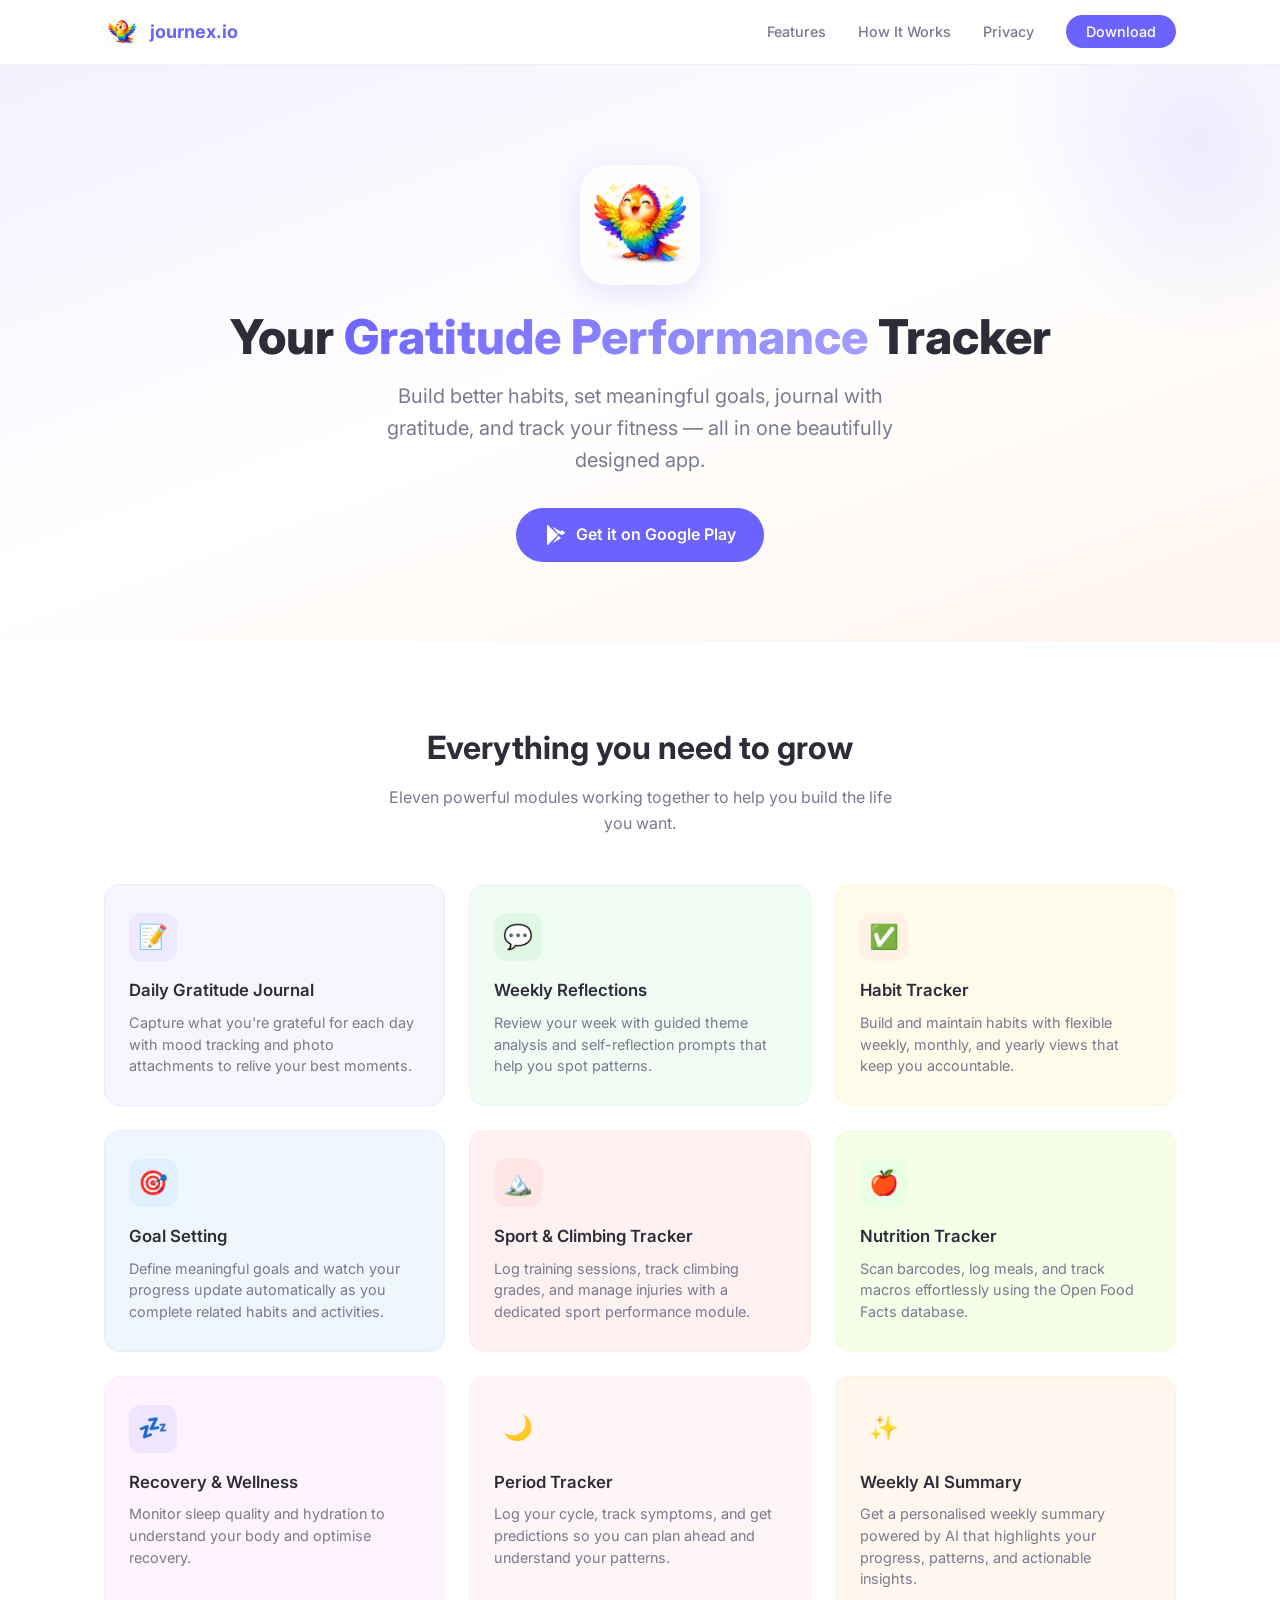
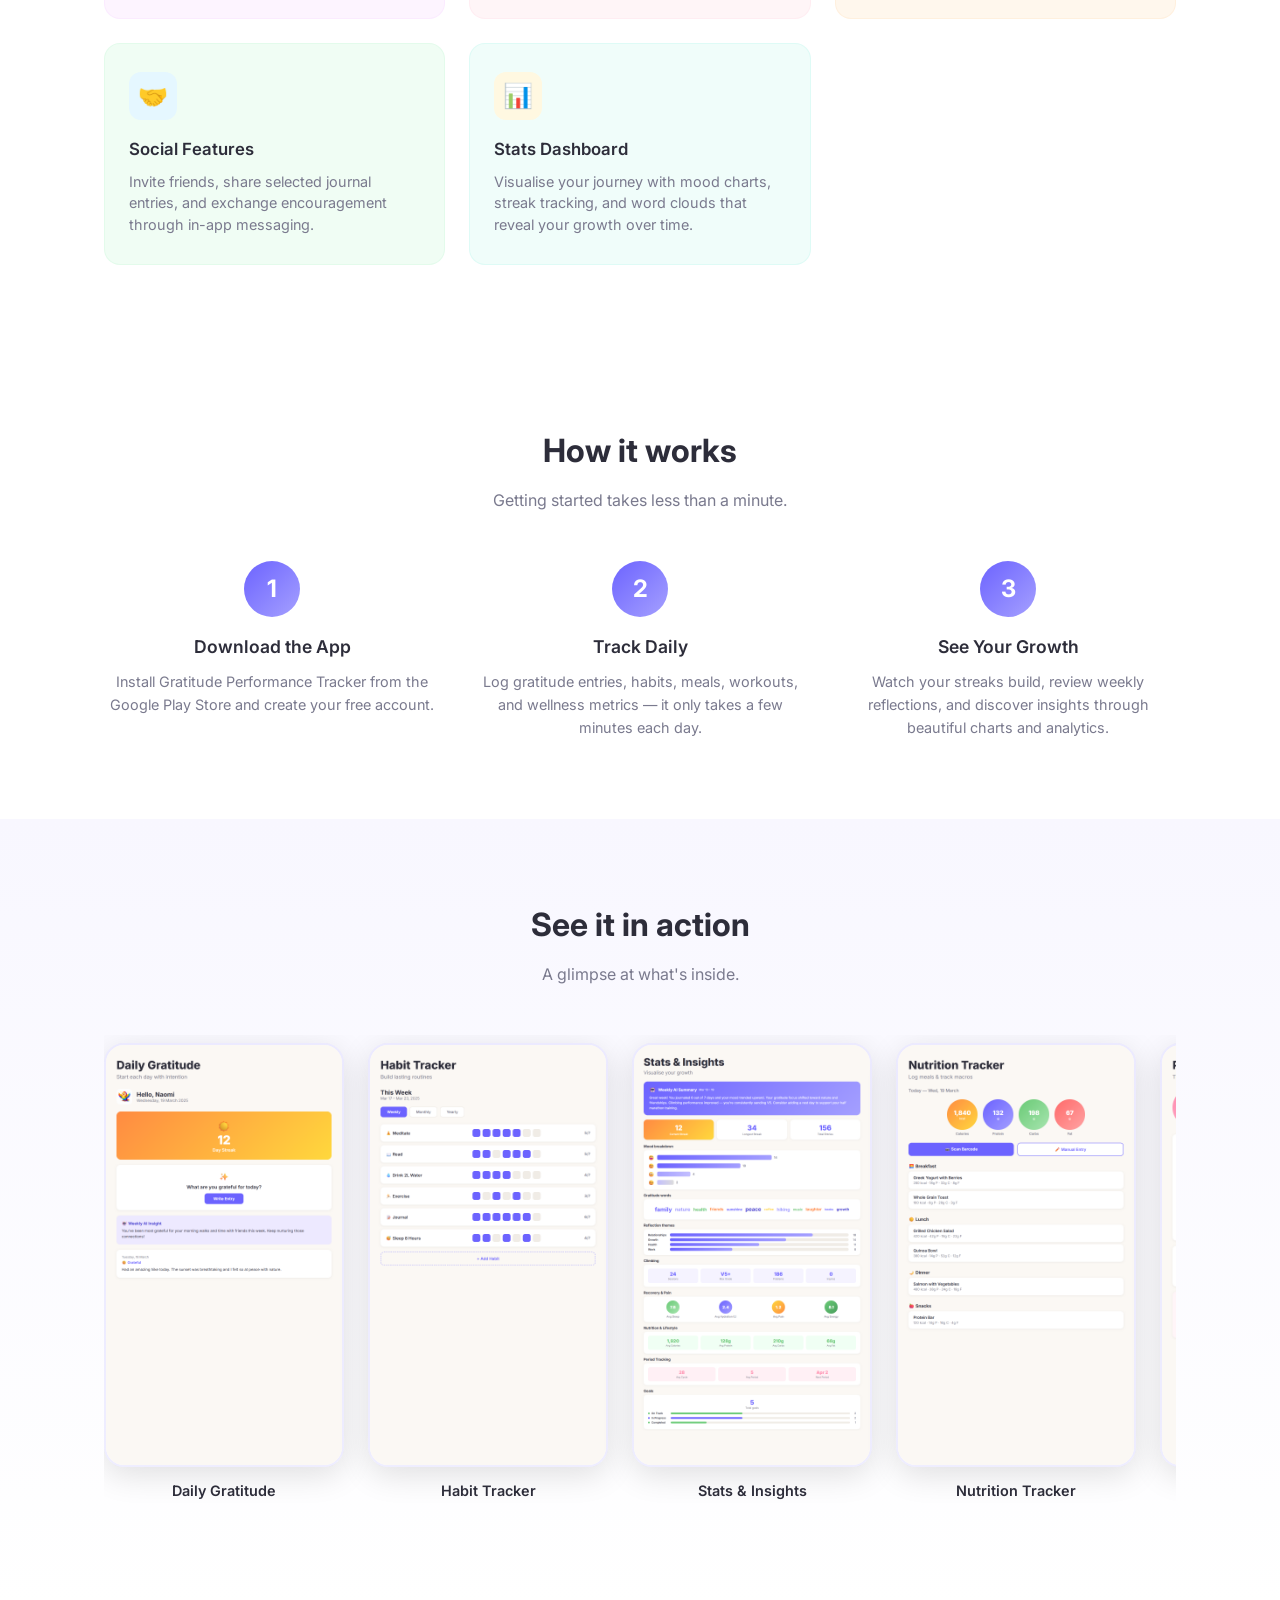
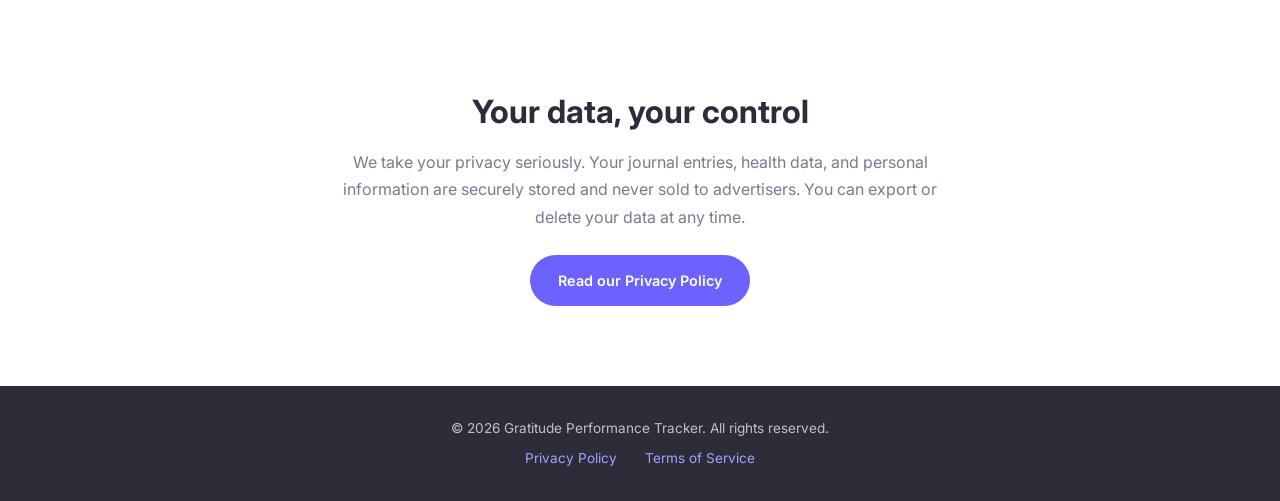
==== commit 03d44878: "Add screenshot lightbox and improve carousel styling Screenshots now have a subtle border, bolder la" ====
--- a/index.html
+++ b/index.html
@@ -146,35 +146,62 @@
 </section>
 
 <!-- ===== Screenshots ===== -->
-<section id="screenshots">
+<section id="screenshots" style="background: linear-gradient(180deg, #f8f7ff 0%, #fff 100%);">
   <div class="container">
     <h2 class="section-title">See it in action</h2>
     <p class="section-subtitle">A glimpse at what's inside.</p>
 
     <div class="screenshots-row">
-      <div class="screenshot-item">
-        <img src="screenshot-1-home.png" alt="Daily Gratitude home screen with streak tracking and AI insights" loading="lazy">
-        <span class="screenshot-label">Daily Gratitude</span>
-      </div>
-      <div class="screenshot-item">
-        <img src="screenshot-2-habits.png" alt="Habit tracker with weekly progress view" loading="lazy">
-        <span class="screenshot-label">Habit Tracker</span>
-      </div>
-      <div class="screenshot-item">
-        <img src="screenshot-4-stats.png" alt="Stats and insights dashboard with mood breakdown and word cloud" loading="lazy">
-        <span class="screenshot-label">Stats & Insights</span>
-      </div>
-      <div class="screenshot-item">
-        <img src="screenshot-5-nutrition.png" alt="Nutrition tracker with macro tracking and meal logging" loading="lazy">
-        <span class="screenshot-label">Nutrition Tracker</span>
-      </div>
-      <div class="screenshot-item">
-        <img src="screenshot-6-period.png" alt="Period tracker with cycle calendar and predictions" loading="lazy">
-        <span class="screenshot-label">Period Tracker</span>
-      </div>
-      <div class="screenshot-item">
-        <img src="screenshot-7-sport.png" alt="Climbing tracker with session logs, recovery and injury tracking" loading="lazy">
-        <span class="screenshot-label">Climbing Tracker</span>
+      <div class="screenshots-track">
+        <div class="screenshot-item">
+          <img src="screenshot-1-home.png" alt="Daily Gratitude home screen with streak tracking and AI insights">
+          <span class="screenshot-label">Daily Gratitude</span>
+        </div>
+        <div class="screenshot-item">
+          <img src="screenshot-2-habits.png" alt="Habit tracker with weekly progress view">
+          <span class="screenshot-label">Habit Tracker</span>
+        </div>
+        <div class="screenshot-item">
+          <img src="screenshot-4-stats.png" alt="Stats and insights dashboard with mood breakdown and word cloud">
+          <span class="screenshot-label">Stats & Insights</span>
+        </div>
+        <div class="screenshot-item">
+          <img src="screenshot-5-nutrition.png" alt="Nutrition tracker with macro tracking and meal logging">
+          <span class="screenshot-label">Nutrition Tracker</span>
+        </div>
+        <div class="screenshot-item">
+          <img src="screenshot-6-period.png" alt="Period tracker with cycle calendar and predictions">
+          <span class="screenshot-label">Period Tracker</span>
+        </div>
+        <div class="screenshot-item">
+          <img src="screenshot-7-sport.png" alt="Climbing tracker with session logs, recovery and injury tracking">
+          <span class="screenshot-label">Climbing Tracker</span>
+        </div>
+        <!-- Duplicated for seamless loop -->
+        <div class="screenshot-item">
+          <img src="screenshot-1-home.png" alt="Daily Gratitude home screen">
+          <span class="screenshot-label">Daily Gratitude</span>
+        </div>
+        <div class="screenshot-item">
+          <img src="screenshot-2-habits.png" alt="Habit tracker">
+          <span class="screenshot-label">Habit Tracker</span>
+        </div>
+        <div class="screenshot-item">
+          <img src="screenshot-4-stats.png" alt="Stats and insights">
+          <span class="screenshot-label">Stats & Insights</span>
+        </div>
+        <div class="screenshot-item">
+          <img src="screenshot-5-nutrition.png" alt="Nutrition tracker">
+          <span class="screenshot-label">Nutrition Tracker</span>
+        </div>
+        <div class="screenshot-item">
+          <img src="screenshot-6-period.png" alt="Period tracker">
+          <span class="screenshot-label">Period Tracker</span>
+        </div>
+        <div class="screenshot-item">
+          <img src="screenshot-7-sport.png" alt="Climbing tracker">
+          <span class="screenshot-label">Climbing Tracker</span>
+        </div>
       </div>
     </div>
   </div>
@@ -202,5 +229,37 @@
   </div>
 </footer>
 
+<!-- ===== Screenshot Lightbox ===== -->
+<div class="lightbox-overlay" id="lightbox">
+  <button class="lightbox-close" aria-label="Close">&times;</button>
+  <img src="" alt="">
+</div>
+
+<script>
+(function() {
+  const overlay = document.getElementById('lightbox');
+  const lbImg = overlay.querySelector('img');
+  const lbClose = overlay.querySelector('.lightbox-close');
+
+  document.querySelectorAll('.screenshot-item img').forEach(function(img) {
+    img.addEventListener('click', function() {
+      lbImg.src = this.src;
+      lbImg.alt = this.alt;
+      overlay.classList.add('active');
+    });
+  });
+
+  overlay.addEventListener('click', function(e) {
+    if (e.target !== lbImg) {
+      overlay.classList.remove('active');
+    }
+  });
+
+  document.addEventListener('keydown', function(e) {
+    if (e.key === 'Escape') overlay.classList.remove('active');
+  });
+})();
+</script>
+
 </body>
 </html>
--- a/style.css
+++ b/style.css
@@ -309,54 +309,106 @@
 }
 
 /* ===== Screenshots ===== */
+@keyframes scroll-left {
+  0% { transform: translateX(0); }
+  100% { transform: translateX(-50%); }
+}
+
 .screenshots-row {
   display: flex;
   gap: 24px;
-  overflow-x: auto;
-  scroll-snap-type: x mandatory;
-  -webkit-overflow-scrolling: touch;
+  overflow: hidden;
   padding: 8px 0 24px;
-  scrollbar-width: thin;
-  scrollbar-color: var(--primary-light) transparent;
-}
-
-.screenshots-row::-webkit-scrollbar {
-  height: 6px;
-}
-
-.screenshots-row::-webkit-scrollbar-track {
-  background: transparent;
-}
-
-.screenshots-row::-webkit-scrollbar-thumb {
-  background: var(--primary-light);
-  border-radius: 3px;
+}
+
+.screenshots-track {
+  display: flex;
+  gap: 24px;
+  animation: scroll-left 30s linear infinite;
+}
+
+.screenshots-track:hover {
+  animation-play-state: paused;
 }
 
 .screenshot-item {
   flex: 0 0 240px;
-  scroll-snap-align: center;
   text-align: center;
 }
 
 .screenshot-item img {
   width: 240px;
   border-radius: 20px;
-  box-shadow: 0 8px 32px rgba(0, 0, 0, 0.1);
+  box-shadow: 0 8px 32px rgba(0, 0, 0, 0.12);
   transition: transform 0.3s, box-shadow 0.3s;
+  border: 2px solid rgba(108, 99, 255, 0.1);
+  cursor: pointer;
 }
 
 .screenshot-item img:hover {
-  transform: translateY(-6px);
-  box-shadow: 0 16px 48px rgba(108, 99, 255, 0.18);
+  transform: translateY(-6px) scale(1.03);
+  box-shadow: 0 16px 48px rgba(108, 99, 255, 0.22);
+  border-color: var(--primary-light);
 }
 
 .screenshot-label {
   display: block;
   margin-top: 12px;
-  font-size: 0.85rem;
+  font-size: 0.9rem;
   font-weight: 600;
-  color: var(--text-secondary);
+  color: var(--text);
+}
+
+/* ===== Screenshot Lightbox ===== */
+.lightbox-overlay {
+  display: none;
+  position: fixed;
+  inset: 0;
+  z-index: 1000;
+  background: rgba(0, 0, 0, 0.85);
+  backdrop-filter: blur(8px);
+  align-items: center;
+  justify-content: center;
+  cursor: pointer;
+}
+
+.lightbox-overlay.active {
+  display: flex;
+}
+
+.lightbox-overlay img {
+  max-height: 90vh;
+  max-width: 90vw;
+  border-radius: 16px;
+  box-shadow: 0 24px 64px rgba(0, 0, 0, 0.4);
+  animation: lightbox-in 0.3s ease;
+}
+
+@keyframes lightbox-in {
+  from { opacity: 0; transform: scale(0.9); }
+  to { opacity: 1; transform: scale(1); }
+}
+
+.lightbox-close {
+  position: fixed;
+  top: 24px;
+  right: 32px;
+  width: 40px;
+  height: 40px;
+  border-radius: 50%;
+  border: none;
+  background: rgba(255, 255, 255, 0.15);
+  color: #fff;
+  font-size: 1.5rem;
+  cursor: pointer;
+  display: flex;
+  align-items: center;
+  justify-content: center;
+  transition: background 0.2s;
+}
+
+.lightbox-close:hover {
+  background: rgba(255, 255, 255, 0.3);
 }
 
 /* ===== Privacy Summary ===== */
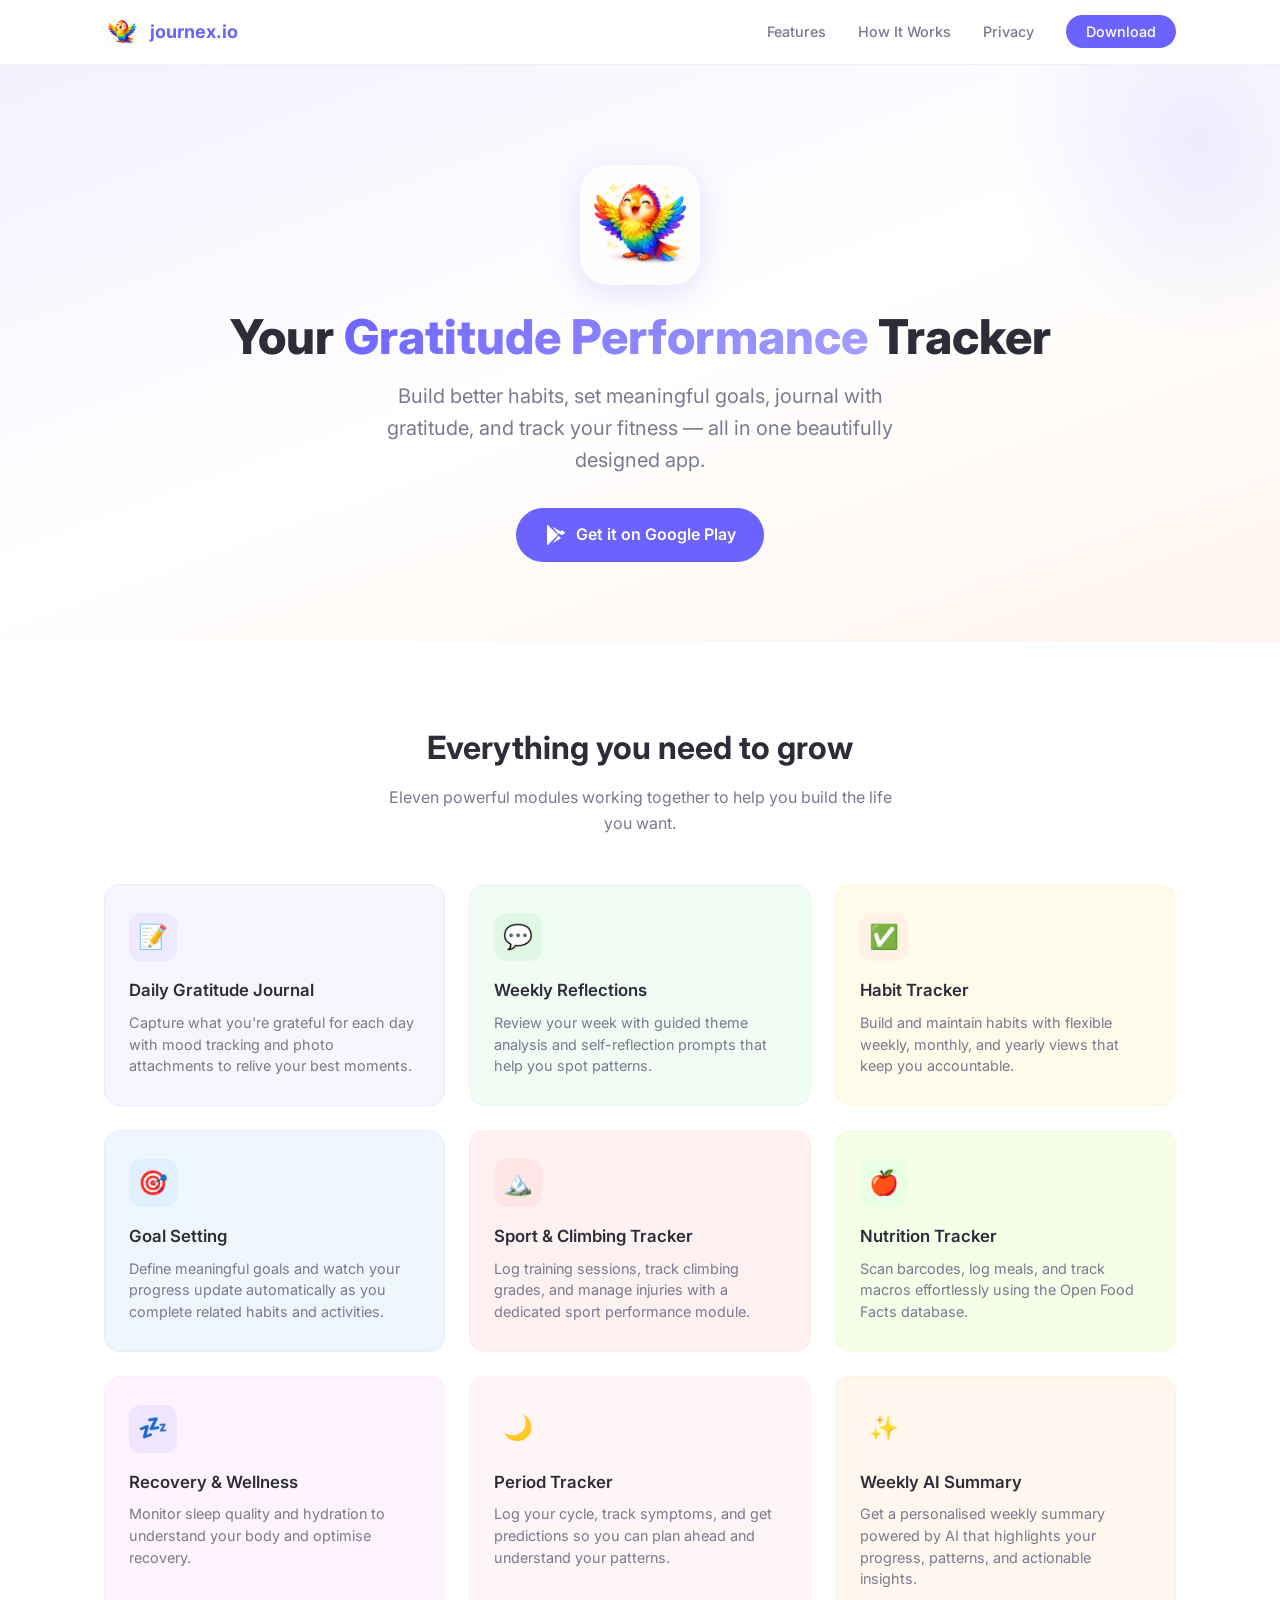
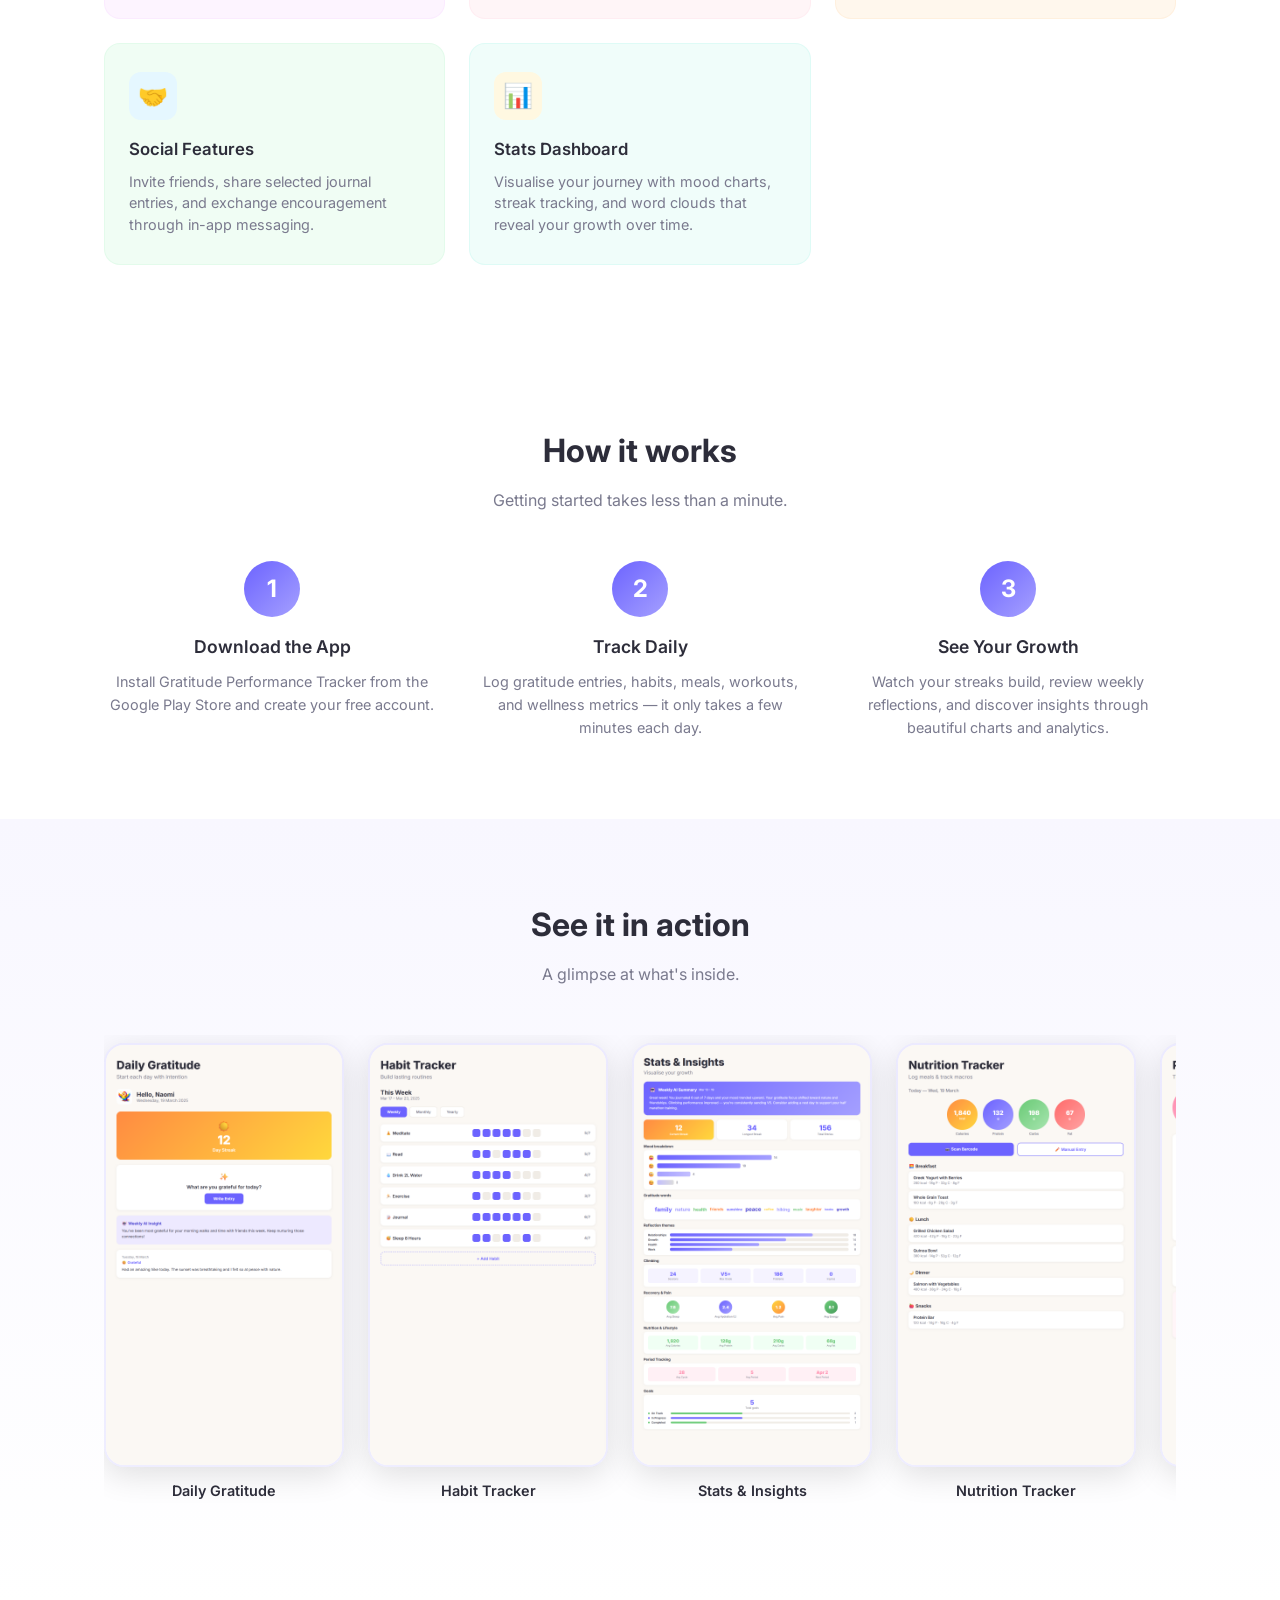
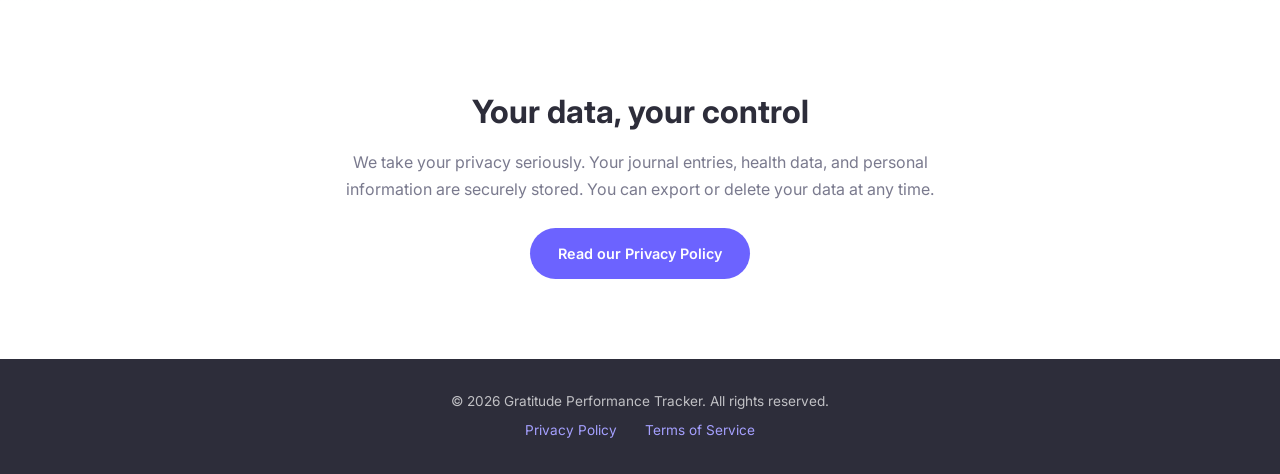
==== commit 679f5a41: "Remove "never sold to advertisers" claim from homepage Co-Authored-By: Claude Opus 4.8 (1M context) " ====
--- a/index.html
+++ b/index.html
@@ -5,6 +5,50 @@
   <meta name="viewport" content="width=device-width, initial-scale=1.0">
   <title>Gratitude Performance Tracker — Track habits, goals &amp; growth</title>
   <meta name="description" content="Build better habits, track your goals, journal with gratitude, and monitor your fitness — all in one beautiful app.">
+  <meta name="robots" content="index, follow">
+  <link rel="canonical" href="https://journex.io/">
+
+  <!-- Open Graph / social sharing -->
+  <meta property="og:type" content="website">
+  <meta property="og:site_name" content="Gratitude Performance Tracker">
+  <meta property="og:title" content="Gratitude Performance Tracker — Track habits, goals &amp; growth">
+  <meta property="og:description" content="Build better habits, track your goals, journal with gratitude, and monitor your fitness — all in one beautiful app.">
+  <meta property="og:url" content="https://journex.io/">
+  <meta property="og:image" content="https://journex.io/logo.png">
+  <meta name="twitter:card" content="summary_large_image">
+  <meta name="twitter:title" content="Gratitude Performance Tracker — Track habits, goals &amp; growth">
+  <meta name="twitter:description" content="Build better habits, track your goals, journal with gratitude, and monitor your fitness — all in one beautiful app.">
+  <meta name="twitter:image" content="https://journex.io/logo.png">
+
+  <!-- Structured data: app -->
+  <script type="application/ld+json">
+  {
+    "@context": "https://schema.org",
+    "@type": "SoftwareApplication",
+    "name": "Gratitude Performance Tracker",
+    "operatingSystem": "Android",
+    "applicationCategory": "HealthApplication",
+    "description": "Build better habits, track your goals, journal with gratitude, and monitor your fitness — all in one beautiful app.",
+    "url": "https://journex.io/",
+    "image": "https://journex.io/logo.png",
+    "screenshot": [
+      "https://journex.io/screenshot-1-home.png",
+      "https://journex.io/screenshot-2-habits.png",
+      "https://journex.io/screenshot-4-stats.png"
+    ],
+    "offers": {
+      "@type": "Offer",
+      "price": "0",
+      "priceCurrency": "USD"
+    },
+    "publisher": {
+      "@type": "Organization",
+      "name": "Gratitude Performance Tracker",
+      "url": "https://journex.io/"
+    }
+  }
+  </script>
+
   <link rel="preconnect" href="https://fonts.googleapis.com">
   <link rel="preconnect" href="https://fonts.gstatic.com" crossorigin>
   <link href="https://fonts.googleapis.com/css2?family=Inter:wght@400;500;600;700;800&display=swap" rel="stylesheet">
@@ -212,7 +256,7 @@
   <div class="container">
     <div class="privacy-summary">
       <h2 class="section-title">Your data, your control</h2>
-      <p>We take your privacy seriously. Your journal entries, health data, and personal information are securely stored and never sold to advertisers. You can export or delete your data at any time.</p>
+      <p>We take your privacy seriously. Your journal entries, health data, and personal information are securely stored. You can export or delete your data at any time.</p>
       <a href="privacy-policy.html" class="btn-primary">Read our Privacy Policy</a>
     </div>
   </div>
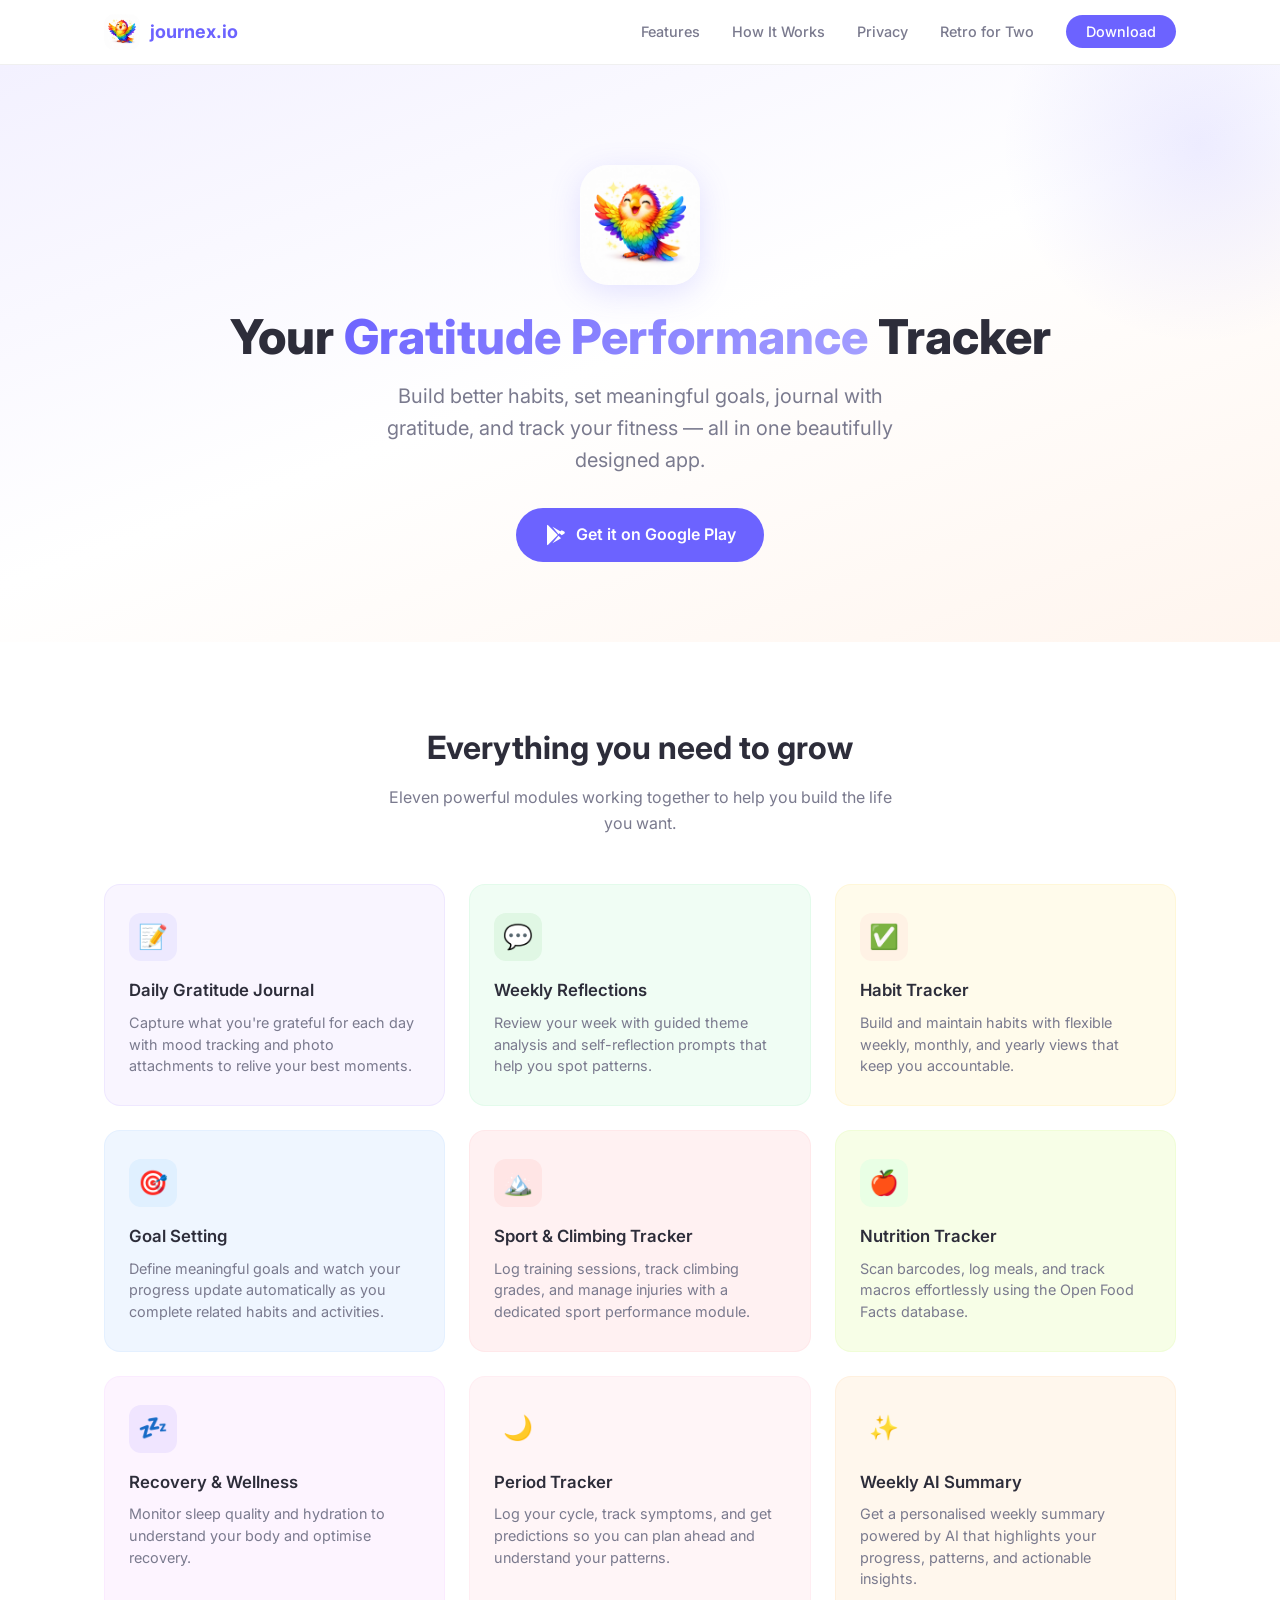
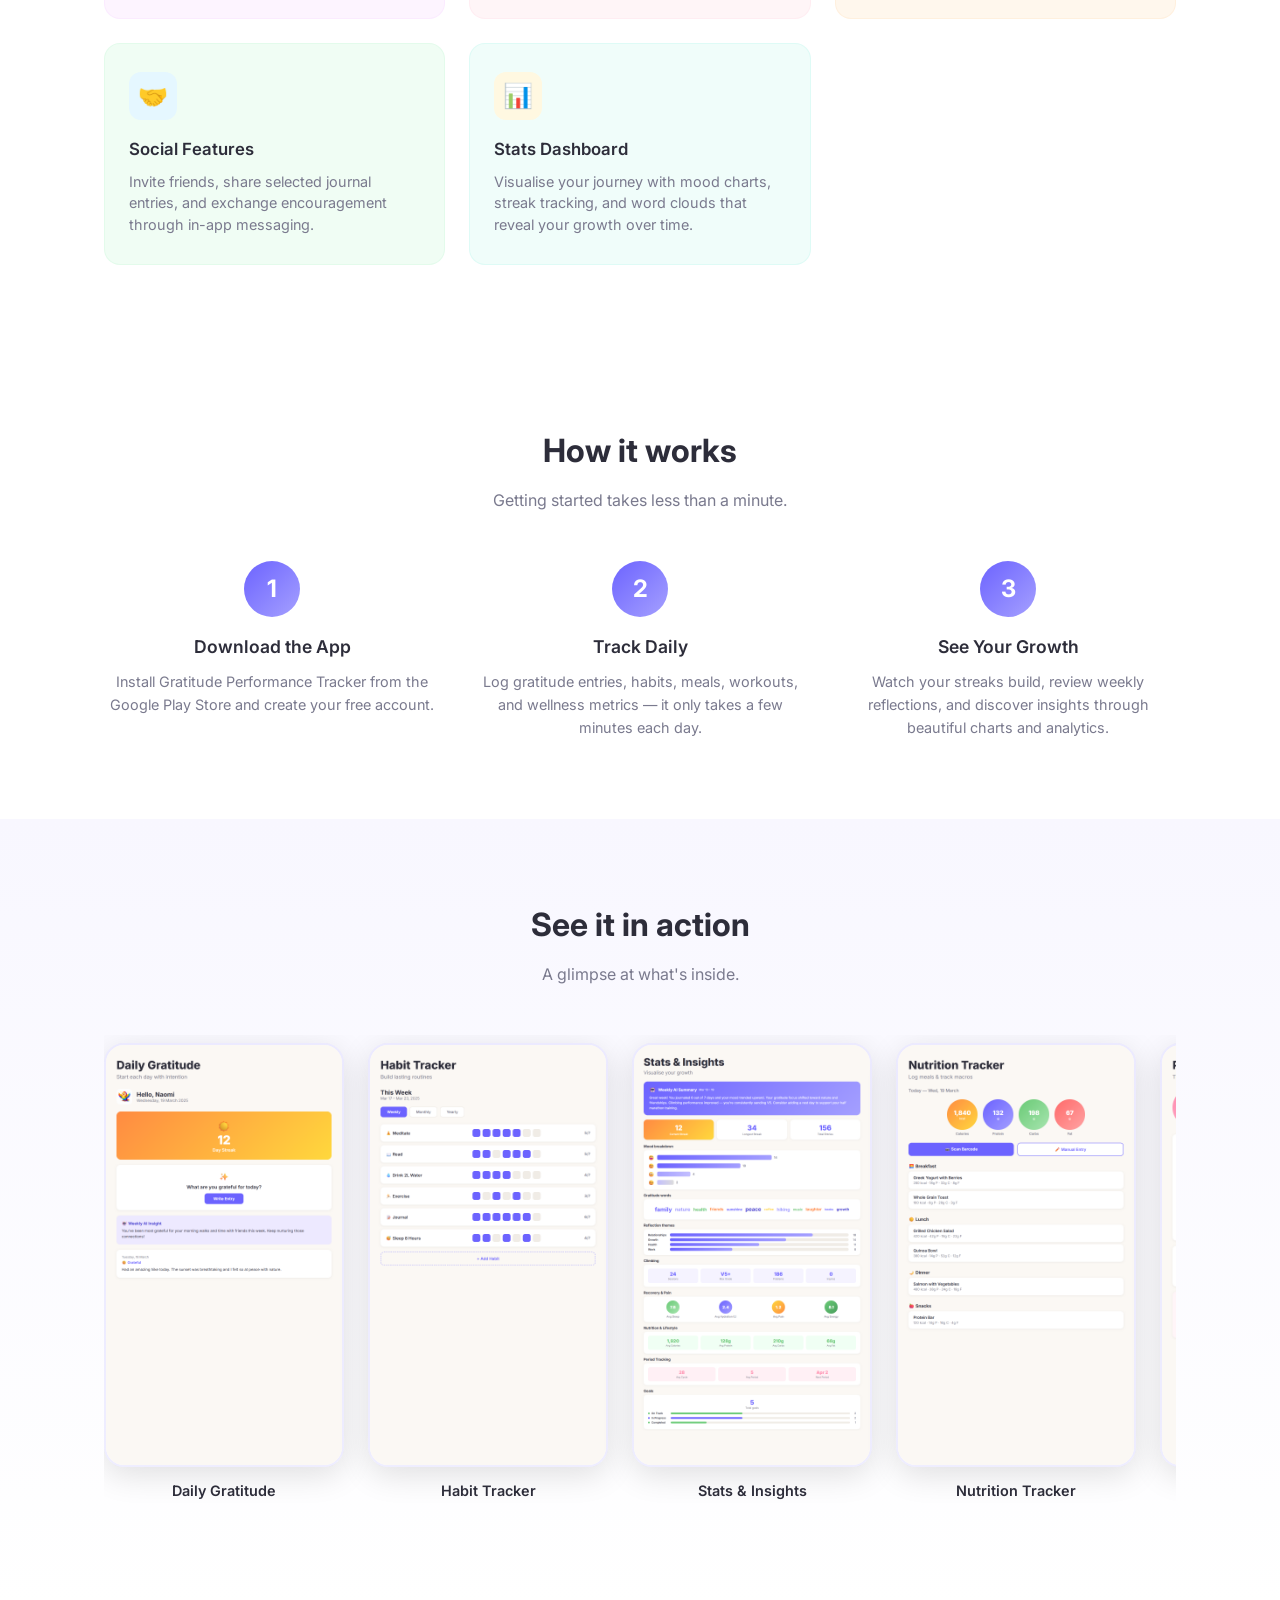
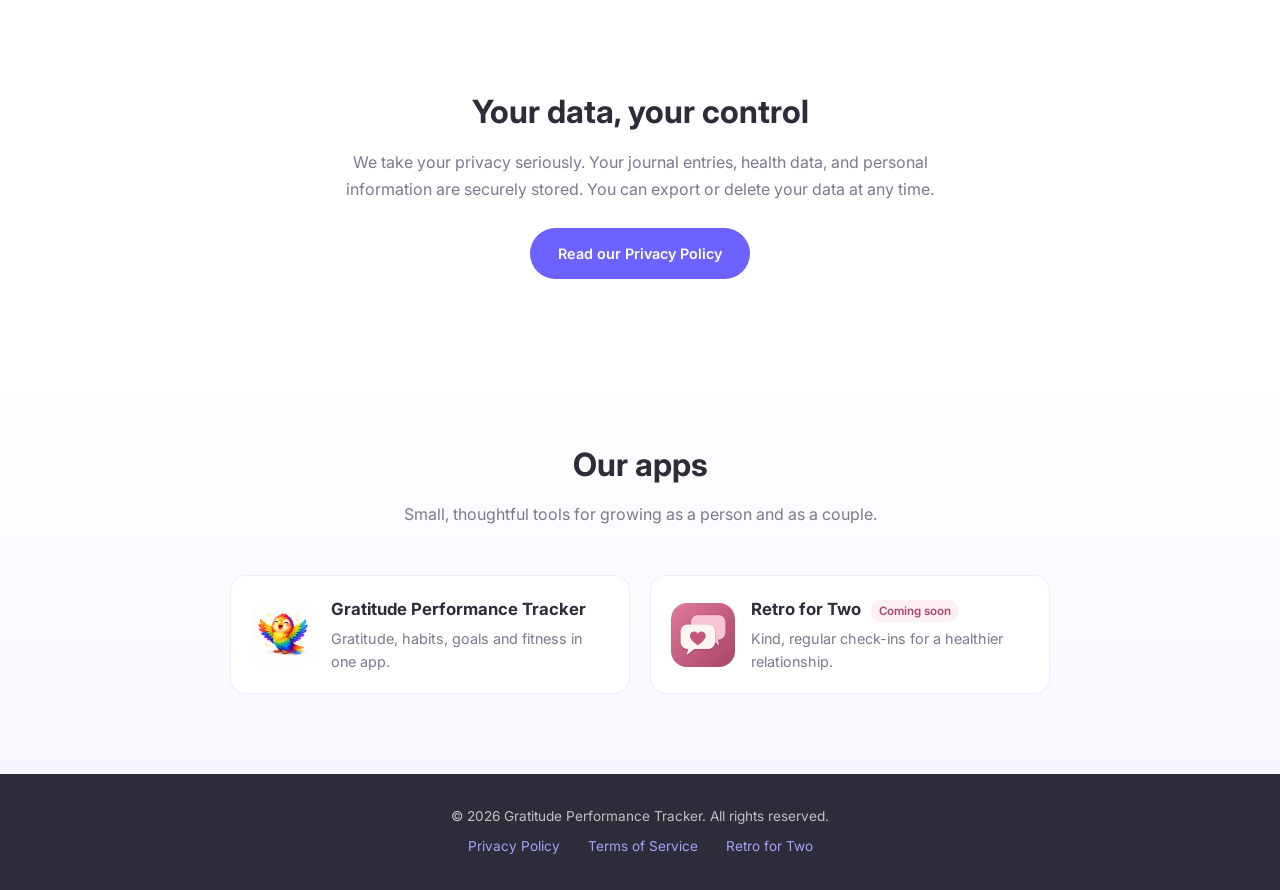
==== commit fcfa1445: "Retro for Two landing page and links from the homepage - /retro-for-two/ becomes a full app page: he" ====
--- a/index.html
+++ b/index.html
@@ -52,7 +52,7 @@
   <link rel="preconnect" href="https://fonts.googleapis.com">
   <link rel="preconnect" href="https://fonts.gstatic.com" crossorigin>
   <link href="https://fonts.googleapis.com/css2?family=Inter:wght@400;500;600;700;800&display=swap" rel="stylesheet">
-  <link rel="stylesheet" href="style.css">
+  <link rel="stylesheet" href="style.css?v=20261024">
 </head>
 <body>
 
@@ -67,6 +67,7 @@
       <li><a href="#features">Features</a></li>
       <li><a href="#how-it-works">How It Works</a></li>
       <li><a href="#privacy">Privacy</a></li>
+      <li><a href="retro-for-two/">Retro for Two</a></li>
       <li><a href="#download" class="nav-cta">Download</a></li>
     </ul>
   </div>
@@ -262,6 +263,24 @@
   </div>
 </section>
 
+<!-- ===== Our Apps ===== -->
+<section id="apps" style="background: linear-gradient(180deg, #fff 0%, #f8f7ff 100%);">
+  <div class="container">
+    <h2 class="section-title">Our apps</h2>
+    <p class="section-subtitle">Small, thoughtful tools for growing as a person and as a couple.</p>
+    <div class="apps-grid">
+      <a class="app-card" href="#download">
+        <img src="logo.png" alt="Gratitude Performance Tracker icon">
+        <div><h3>Gratitude Performance Tracker</h3><p>Gratitude, habits, goals and fitness in one app.</p></div>
+      </a>
+      <a class="app-card" href="retro-for-two/">
+        <img src="retro-for-two/icon.png" alt="Retro for Two icon">
+        <div><h3>Retro for Two <span class="app-badge">Coming soon</span></h3><p>Kind, regular check-ins for a healthier relationship.</p></div>
+      </a>
+    </div>
+  </div>
+</section>
+
 <!-- ===== Footer ===== -->
 <footer class="footer">
   <div class="container">
@@ -269,6 +288,7 @@
     <div class="footer-links">
       <a href="privacy-policy.html">Privacy Policy</a>
       <a href="terms-of-service.html">Terms of Service</a>
+      <a href="retro-for-two/">Retro for Two</a>
     </div>
   </div>
 </footer>
--- a/style.css
+++ b/style.css
@@ -359,6 +359,16 @@
   color: var(--text);
 }
 
+/* ===== Our Apps ===== */
+.apps-grid { display: grid; grid-template-columns: repeat(2, 1fr); gap: 20px; max-width: 820px; margin: 0 auto; }
+.app-card { display: flex; gap: 16px; align-items: center; background: #fff; border: 1px solid rgba(108, 99, 255, 0.12); border-radius: var(--radius-card); padding: 20px; transition: transform 0.2s, box-shadow 0.2s; }
+.app-card:hover { transform: translateY(-3px); box-shadow: 0 12px 32px rgba(0, 0, 0, 0.08); }
+.app-card img { width: 64px; height: 64px; border-radius: 16px; flex: 0 0 64px; }
+.app-card h3 { font-size: 1.05rem; margin-bottom: 4px; }
+.app-card p { font-size: 0.9rem; color: var(--text-secondary); }
+.app-badge { display: inline-block; margin-left: 6px; padding: 2px 8px; border-radius: var(--radius-pill); background: #fdf0f4; color: #A9446A; font-size: 0.72rem; font-weight: 600; vertical-align: middle; }
+@media (max-width: 680px) { .apps-grid { grid-template-columns: 1fr; } }
+
 /* ===== Screenshot Lightbox ===== */
 .lightbox-overlay {
   display: none;
